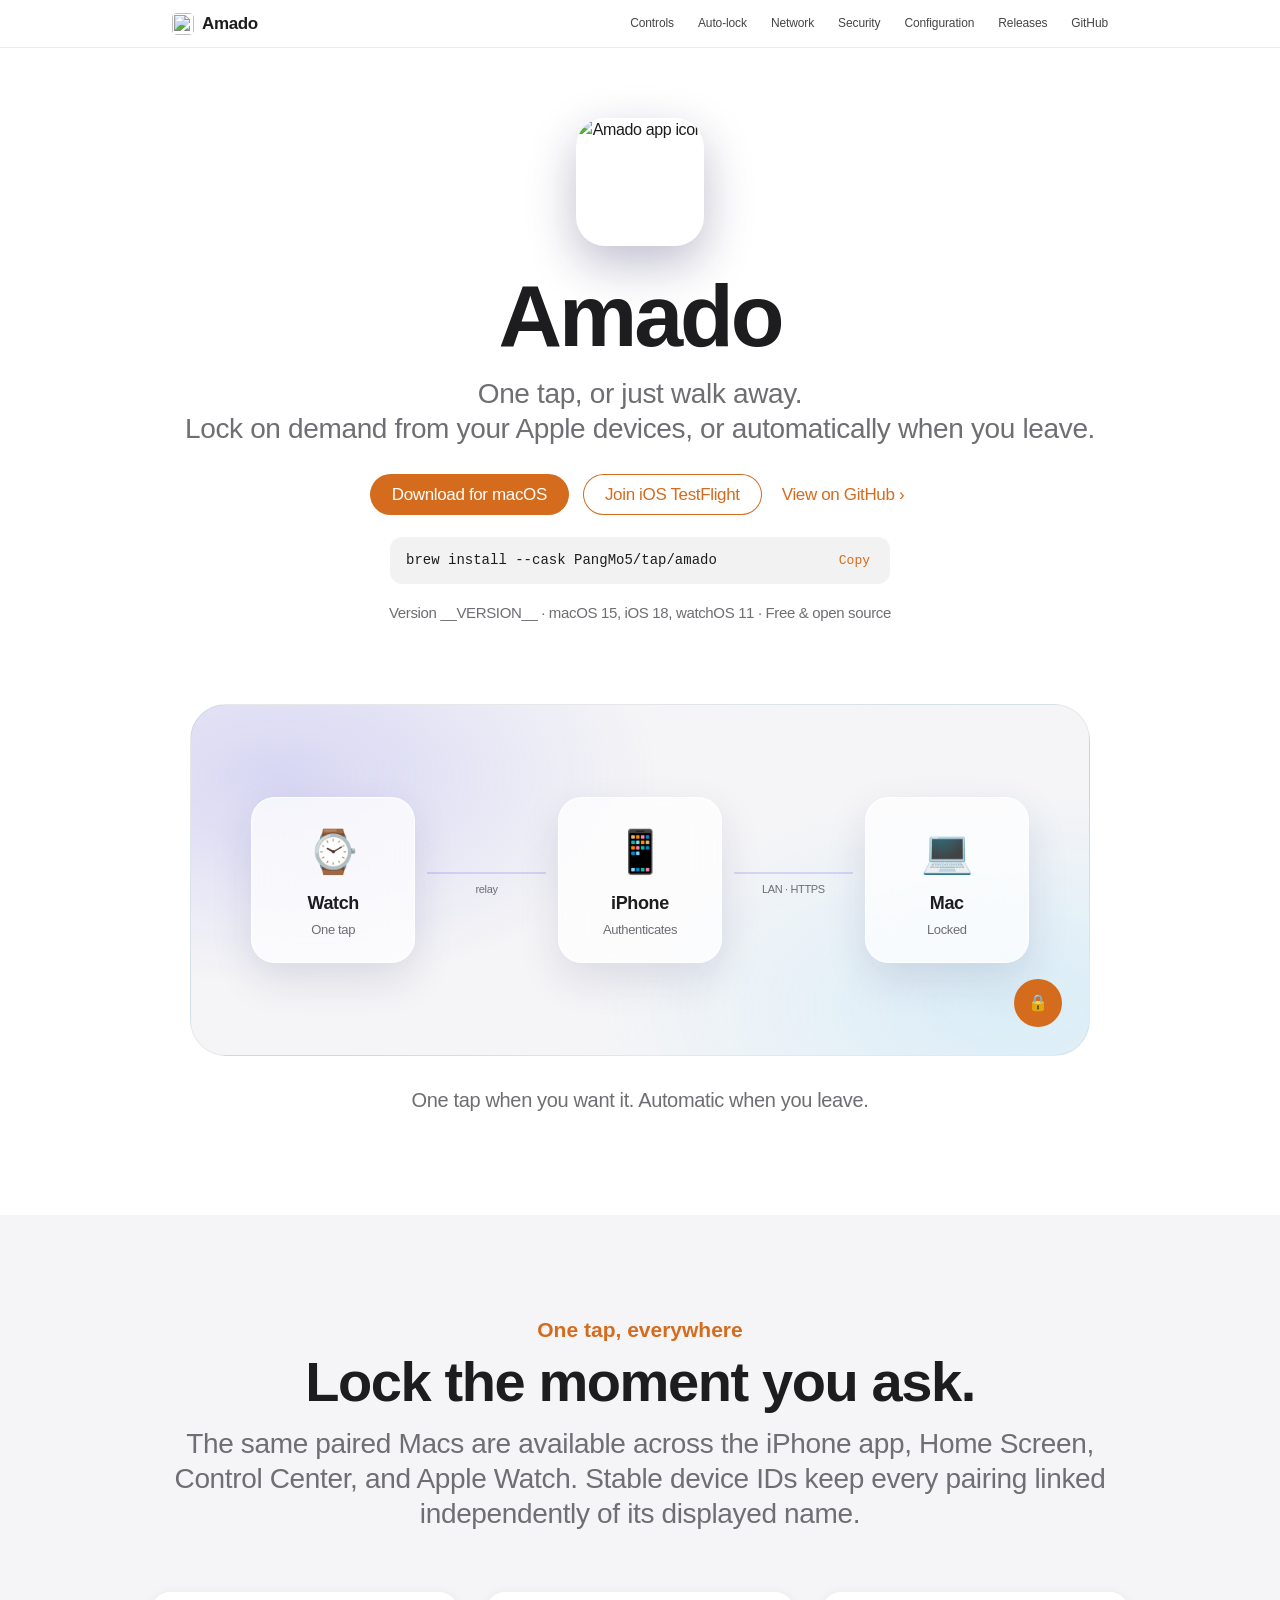
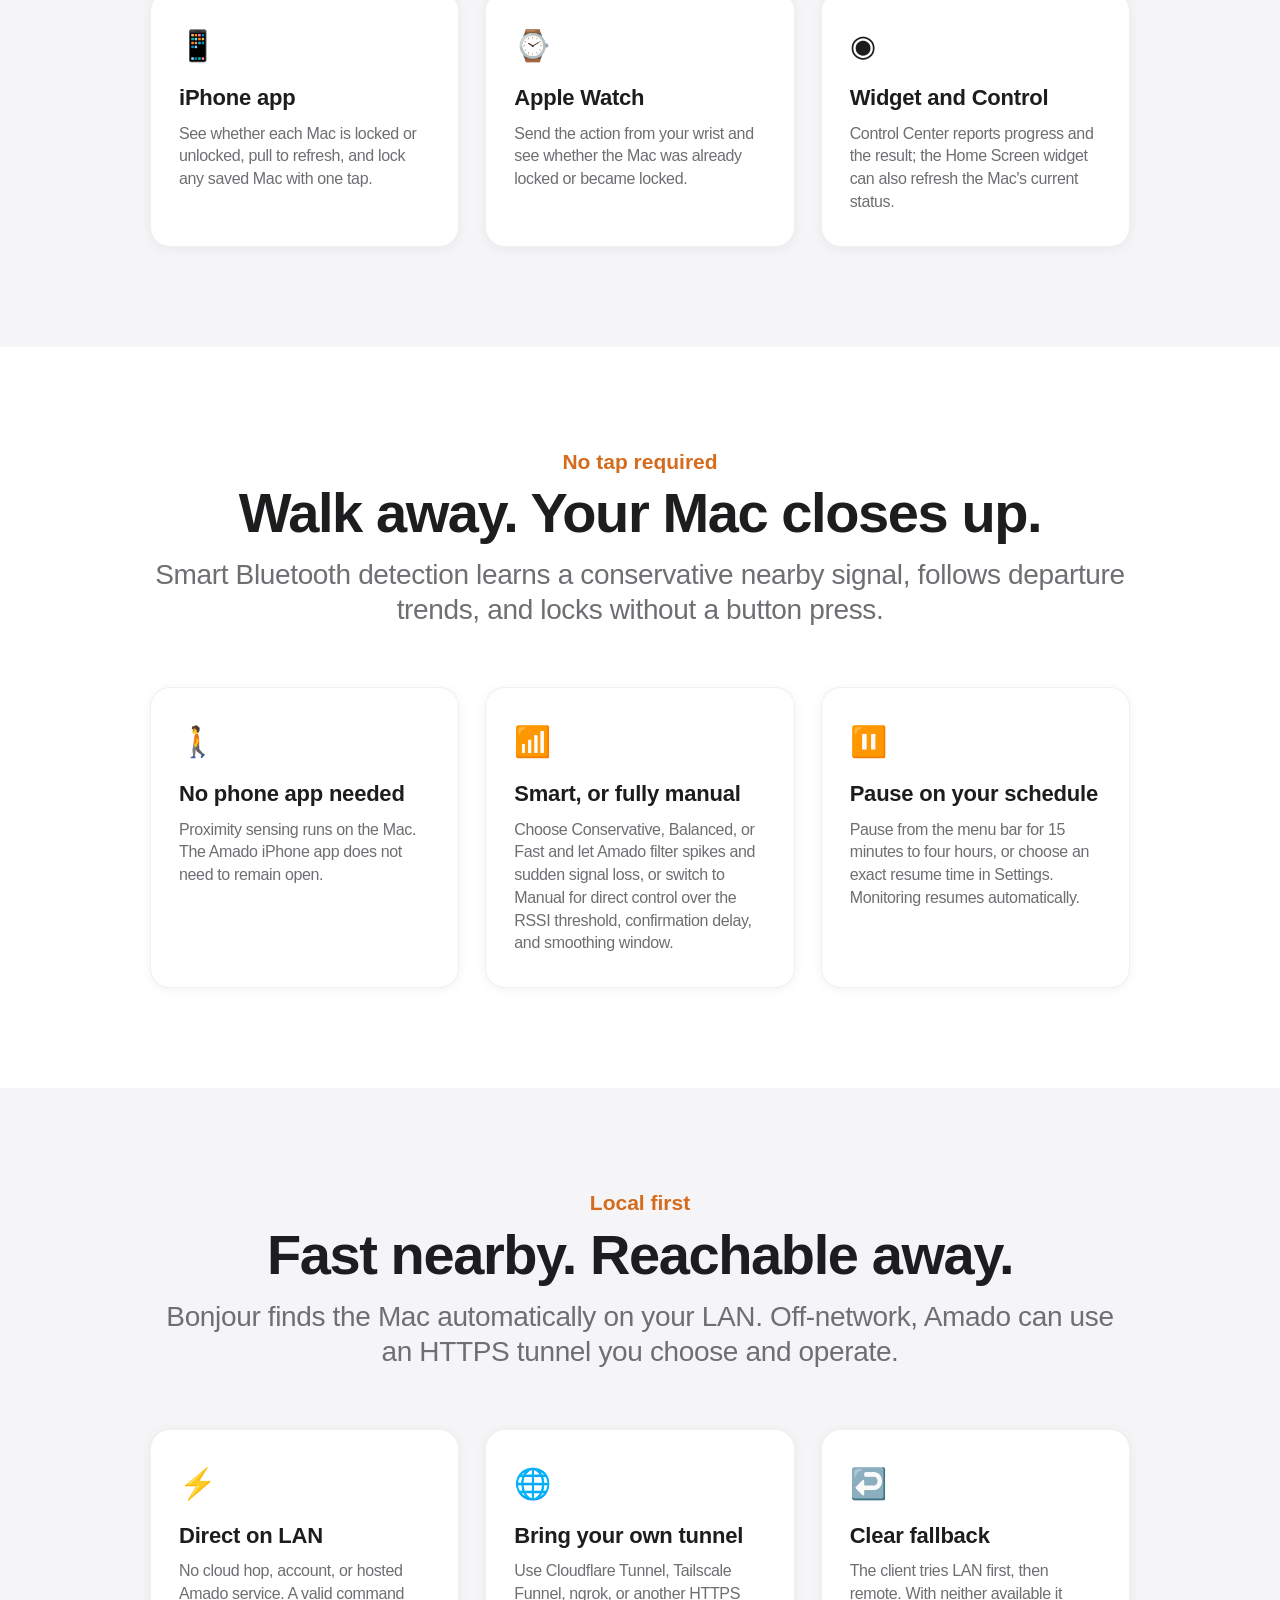
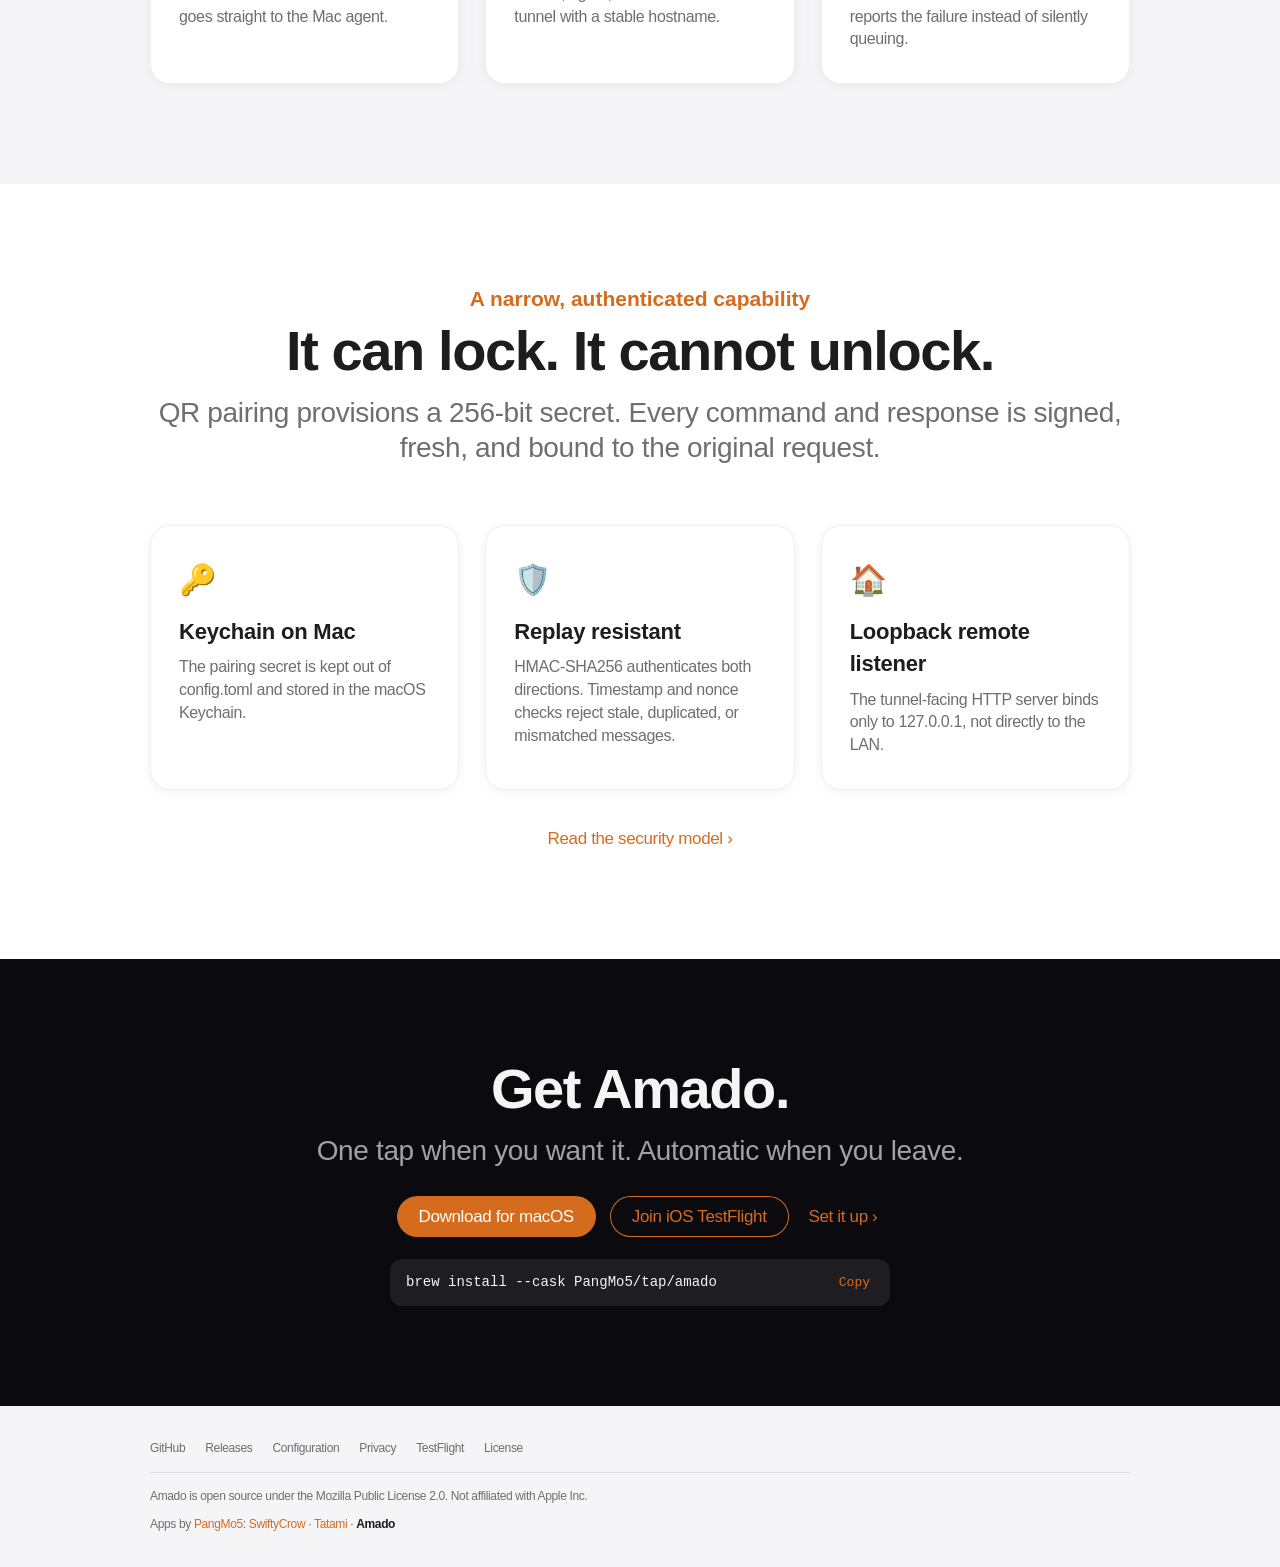
==== web/index.html @ 51a6ace3 "Even out the auto-lock feature grid - Merge the Smart and Manual cards so the proximity section has " ====
<!DOCTYPE html>
<html lang="en">
<head>
<meta charset="UTF-8" />
<meta name="viewport" content="width=device-width, initial-scale=1" />
<title>Amado: One tap, or just walk away</title>
<meta name="description" content="Lock your Mac with one tap from iPhone or Apple Watch, or automatically when you walk away." />
<meta name="theme-color" content="#0b0b0f" />
<link rel="icon" type="image/png" href="./icon.png" />
<link rel="stylesheet" href="./style.css" />
<meta property="og:title" content="Amado" />
<meta property="og:description" content="One tap, or just walk away." />
<meta property="og:image" content="./icon.png" />
<meta property="og:type" content="website" />
</head>
<body>

<nav class="nav">
  <div class="nav-inner">
    <a class="nav-brand" href="./"><img src="./icon.png" alt="" /> <span>Amado</span></a>
    <input type="checkbox" id="nav-toggle" class="nav-toggle" />
    <label for="nav-toggle" class="nav-burger" aria-label="Menu"><span></span></label>
    <div class="nav-links">
      <a href="#controls">Controls</a>
      <a href="#proximity">Auto-lock</a>
      <a href="#network">Network</a>
      <a href="#security">Security</a>
      <a href="./configuration.html">Configuration</a>
      <a href="./releases.html">Releases</a>
      <a href="https://github.com/PangMo5/Amado">GitHub</a>
    </div>
    <label for="nav-toggle" class="nav-scrim" aria-hidden="true"></label>
  </div>
</nav>

<section class="hero" id="top">
  <div class="wrap">
    <img class="hero-icon" src="./icon.png" alt="Amado app icon" />
    <h1>Amado</h1>
    <p class="sub">One tap, or just walk away.<br />Lock on demand from your Apple devices, or automatically when you leave.</p>
    <div class="cta">
      <a class="btn btn-primary download-link" href="https://github.com/PangMo5/Amado/releases">Download for macOS</a>
      <a class="btn btn-secondary" href="https://testflight.apple.com/join/UpZKr4JV">Join iOS TestFlight</a>
      <a class="btn btn-link" href="https://github.com/PangMo5/Amado">View on GitHub&nbsp;&rsaquo;</a>
    </div>
    <div class="brew">
      <code id="brew-cmd">brew install --cask PangMo5/tap/amado</code>
      <button onclick="navigator.clipboard.writeText(document.getElementById('brew-cmd').textContent)">Copy</button>
    </div>
    <p class="meta">Version <span id="version">__VERSION__</span> · macOS 15, iOS 18, watchOS 11 · Free &amp; open source</p>
  </div>
</section>

<section class="showcase" aria-label="A lock command traveling from Apple Watch through iPhone to Mac">
  <div class="relay">
    <div class="device watch-device"><span class="device-icon">⌚️</span><strong>Watch</strong><small>One tap</small></div>
    <div class="relay-line"><i></i><span>relay</span></div>
    <div class="device phone-device"><span class="device-icon">📱</span><strong>iPhone</strong><small>Authenticates</small></div>
    <div class="relay-line"><i></i><span>LAN · HTTPS</span></div>
    <div class="device mac-device"><span class="device-icon">💻</span><strong>Mac</strong><small>Locked</small></div>
    <div class="lock-pulse" aria-hidden="true">🔒</div>
  </div>
  <p class="scene-caption">One tap when you want it. Automatic when you leave.</p>
</section>

<section id="controls" class="section-gray">
  <div class="wrap">
    <p class="eyebrow">One tap, everywhere</p>
    <h2>Lock the moment you ask.</h2>
    <p class="sub">The same paired Macs are available across the iPhone app, Home Screen, Control Center, and Apple Watch. Stable device IDs keep every pairing linked independently of its displayed name.</p>
    <div class="features">
      <div class="feature"><div class="ico">📱</div><h3>iPhone app</h3><p>See whether each Mac is locked or unlocked, pull to refresh, and lock any saved Mac with one tap.</p></div>
      <div class="feature"><div class="ico">⌚️</div><h3>Apple Watch</h3><p>Send the action from your wrist and see whether the Mac was already locked or became locked.</p></div>
      <div class="feature"><div class="ico">◉</div><h3>Widget and Control</h3><p>Control Center reports progress and the result; the Home Screen widget can also refresh the Mac's current status.</p></div>
    </div>
  </div>
</section>

<section id="proximity">
  <div class="wrap">
    <p class="eyebrow">No tap required</p>
    <h2>Walk away. Your Mac closes up.</h2>
    <p class="sub">Smart Bluetooth detection learns a conservative nearby signal, follows departure trends, and locks without a button press.</p>
    <div class="features">
      <div class="feature"><div class="ico">🚶</div><h3>No phone app needed</h3><p>Proximity sensing runs on the Mac. The Amado iPhone app does not need to remain open.</p></div>
      <div class="feature"><div class="ico">📶</div><h3>Smart, or fully manual</h3><p>Choose Conservative, Balanced, or Fast and let Amado filter spikes and sudden signal loss, or switch to Manual for direct control over the RSSI threshold, confirmation delay, and smoothing window.</p></div>
      <div class="feature"><div class="ico">⏸️</div><h3>Pause on your schedule</h3><p>Pause from the menu bar for 15 minutes to four hours, or choose an exact resume time in Settings. Monitoring resumes automatically.</p></div>
    </div>
  </div>
</section>

<section id="network" class="section-gray">
  <div class="wrap">
    <p class="eyebrow">Local first</p>
    <h2>Fast nearby. Reachable away.</h2>
    <p class="sub">Bonjour finds the Mac automatically on your LAN. Off-network, Amado can use an HTTPS tunnel you choose and operate.</p>
    <div class="features">
      <div class="feature"><div class="ico">⚡️</div><h3>Direct on LAN</h3><p>No cloud hop, account, or hosted Amado service. A valid command goes straight to the Mac agent.</p></div>
      <div class="feature"><div class="ico">🌐</div><h3>Bring your own tunnel</h3><p>Use Cloudflare Tunnel, Tailscale Funnel, ngrok, or another HTTPS tunnel with a stable hostname.</p></div>
      <div class="feature"><div class="ico">↩️</div><h3>Clear fallback</h3><p>The client tries LAN first, then remote. With neither available it reports the failure instead of silently queuing.</p></div>
    </div>
  </div>
</section>

<section id="security">
  <div class="wrap">
    <p class="eyebrow">A narrow, authenticated capability</p>
    <h2>It can lock. It cannot unlock.</h2>
    <p class="sub">QR pairing provisions a 256-bit secret. Every command and response is signed, fresh, and bound to the original request.</p>
    <div class="features">
      <div class="feature"><div class="ico">🔑</div><h3>Keychain on Mac</h3><p>The pairing secret is kept out of config.toml and stored in the macOS Keychain.</p></div>
      <div class="feature"><div class="ico">🛡️</div><h3>Replay resistant</h3><p>HMAC-SHA256 authenticates both directions. Timestamp and nonce checks reject stale, duplicated, or mismatched messages.</p></div>
      <div class="feature"><div class="ico">🏠</div><h3>Loopback remote listener</h3><p>The tunnel-facing HTTP server binds only to 127.0.0.1, not directly to the LAN.</p></div>
    </div>
    <div class="cta"><a class="btn btn-link" href="https://github.com/PangMo5/Amado/blob/main/docs/SECURITY.md">Read the security model&nbsp;&rsaquo;</a></div>
  </div>
</section>

<section class="section-dark" id="download">
  <div class="wrap">
    <h2>Get Amado.</h2>
    <p class="sub">One tap when you want it. Automatic when you leave.</p>
    <div class="cta">
      <a class="btn btn-primary download-link" href="https://github.com/PangMo5/Amado/releases">Download for macOS</a>
      <a class="btn btn-secondary" href="https://testflight.apple.com/join/UpZKr4JV">Join iOS TestFlight</a>
      <a class="btn btn-link" href="./configuration.html">Set it up&nbsp;&rsaquo;</a>
    </div>
    <div class="brew">
      <code id="brew-cmd-2">brew install --cask PangMo5/tap/amado</code>
      <button onclick="navigator.clipboard.writeText(document.getElementById('brew-cmd-2').textContent)">Copy</button>
    </div>
  </div>
</section>

<footer>
  <div class="footer-inner">
    <div class="footer-links">
      <a href="https://github.com/PangMo5/Amado">GitHub</a>
      <a href="./releases.html">Releases</a>
      <a href="./configuration.html">Configuration</a>
      <a href="./privacy.html">Privacy</a>
      <a href="https://testflight.apple.com/join/UpZKr4JV">TestFlight</a>
      <a href="https://github.com/PangMo5/Amado/blob/main/LICENSE">License</a>
    </div>
    <p>Amado is open source under the Mozilla Public License 2.0. Not affiliated with Apple Inc.</p>
    <p class="footer-apps">Apps by <a href="https://pangmo5.dev/">PangMo5</a>: <a href="https://pangmo5.dev/SwiftyCrow/">SwiftyCrow</a> · <a href="https://pangmo5.dev/Tatami/">Tatami</a> · <span class="cur" aria-current="page">Amado</span></p>
  </div>
</footer>

<script>
  (async () => {
    try {
      const res = await fetch("https://api.github.com/repos/PangMo5/Amado/releases/latest", {
        headers: { Accept: "application/vnd.github+json" },
      });
      if (!res.ok) return;
      const rel = await res.json();
      const version = (rel.tag_name || "").replace(/^v/, "");
      const dmg = (rel.assets || []).find((asset) => /\.dmg$/i.test(asset.name));
      if (version) document.getElementById("version").textContent = version;
      if (dmg && /^https:\/\/github\.com\//.test(dmg.browser_download_url)) {
        document.querySelectorAll("a.download-link").forEach((link) => { link.href = dmg.browser_download_url; });
      }
    } catch (error) { /* keep build-time fallbacks */ }
  })();
</script>

</body>
</html>
---- web/style.css ----
:root {
  --text: #1d1d1f;
  --text-secondary: #6e6e73;
  --bg: #fff;
  --bg-gray: #f5f5f7;
  --dark: #0b0b0f;
  --card-bg: #fff;
  --card-border: rgba(0, 0, 0, 0.06);
  --card-shadow: 0 2px 12px rgba(0, 0, 0, 0.05);
  --accent: #d56b1d;
  --accent-hover: #a2521c;
  --nav-bg: rgba(255, 255, 255, 0.72);
  --nav-border: rgba(0, 0, 0, 0.08);
  --pill-bg: rgba(0, 0, 0, 0.05);
  --code-bg: #f5f5f7;
  --menu-bg: rgba(250, 250, 252, 0.96);
  --hairline: rgba(0, 0, 0, 0.1);
  --radius: 20px;
  --content: 980px;
}

@media (prefers-color-scheme: dark) {
  :root {
    --text: #f5f5f7;
    --text-secondary: #98989d;
    --bg: #000;
    --bg-gray: #1c1c1e;
    --dark: #111114;
    --card-bg: #1c1c1e;
    --card-border: rgba(255, 255, 255, 0.08);
    --card-shadow: none;
    --accent: #ee8e2d;
    --accent-hover: #f3a84b;
    --nav-bg: rgba(0, 0, 0, 0.7);
    --nav-border: rgba(255, 255, 255, 0.12);
    --pill-bg: rgba(255, 255, 255, 0.08);
    --code-bg: #1c1c1e;
    --menu-bg: rgba(22, 22, 24, 0.96);
    --hairline: rgba(255, 255, 255, 0.16);
  }
}

* { margin: 0; padding: 0; box-sizing: border-box; }
html { -webkit-font-smoothing: antialiased; scroll-behavior: smooth; }
body {
  color: var(--text);
  background: var(--bg);
  font-family: -apple-system, BlinkMacSystemFont, "SF Pro Display", "SF Pro Text", "Helvetica Neue", Arial, sans-serif;
  line-height: 1.47059;
  letter-spacing: -0.022em;
}
a { color: var(--accent); text-decoration: none; }
a:hover { text-decoration: underline; }
img { display: block; max-width: 100%; }

.nav {
  position: sticky;
  top: 0;
  z-index: 100;
  height: 48px;
  background: var(--nav-bg);
  border-bottom: 1px solid var(--nav-border);
  backdrop-filter: saturate(180%) blur(20px);
  -webkit-backdrop-filter: saturate(180%) blur(20px);
}
.nav-inner {
  max-width: var(--content);
  height: 100%;
  margin: 0 auto;
  padding: 0 22px;
  display: flex;
  align-items: center;
  gap: 18px;
}
.nav-brand { display: flex; align-items: center; gap: 8px; color: var(--text); font-size: 17px; font-weight: 600; }
.nav-brand:hover { text-decoration: none; }
.nav-brand img { width: 22px; height: 22px; border-radius: 5px; }
.nav-links { margin-left: auto; display: flex; gap: 24px; }
.nav-links a { color: var(--text); font-size: 12px; opacity: 0.82; letter-spacing: -0.01em; }
.nav-links a:hover { opacity: 1; text-decoration: none; }
.nav-links a.active { color: var(--accent); opacity: 1; }
.nav-toggle, .nav-burger, .nav-scrim { display: none; }

section { padding: 100px 22px; text-align: center; }
.section-gray { background: var(--bg-gray); }
.section-dark { color: #f5f5f7; background: var(--dark); }
.wrap { max-width: var(--content); margin: 0 auto; }
.eyebrow { margin-bottom: 6px; color: var(--accent); font-size: 21px; font-weight: 600; letter-spacing: 0; }
h1 { margin: 0; font-size: clamp(48px, 8vw, 88px); font-weight: 650; line-height: 1.04; letter-spacing: -0.035em; }
h2 { font-size: clamp(34px, 5vw, 56px); font-weight: 620; line-height: 1.07; letter-spacing: -0.025em; }
.sub { margin-top: 14px; color: var(--text-secondary); font-size: clamp(19px, 2.6vw, 28px); line-height: 1.25; }
.section-dark .sub { color: #a1a1a6; }
.cta { margin-top: 28px; display: flex; justify-content: center; align-items: center; gap: 14px; flex-wrap: wrap; }
.btn { display: inline-block; padding: 12px 22px; border-radius: 980px; font-size: 17px; line-height: 1; transition: background .2s; }
.btn:hover { text-decoration: none; }
.btn-primary { color: #fff; background: var(--accent); }
.btn-primary:hover { background: var(--accent-hover); }
.btn-secondary { color: var(--accent); box-shadow: inset 0 0 0 1px var(--accent); }
.btn-secondary:hover { color: #fff; background: var(--accent); }
.btn-link { padding: 12px 6px; color: var(--accent); }
.brew { max-width: 500px; margin: 22px auto 0; padding: 12px 16px; display: flex; align-items: center; gap: 12px; color: var(--text); background: var(--pill-bg); border-radius: 12px; font-family: ui-monospace, "SF Mono", Menlo, monospace; font-size: 14px; letter-spacing: 0; }
.brew code { flex: 1; overflow-x: auto; text-align: left; white-space: nowrap; }
.brew button { padding: 2px 4px; color: var(--accent); background: transparent; border: 0; cursor: pointer; font: inherit; font-size: 13px; }
.section-dark .brew { color: #f5f5f7; background: rgba(255, 255, 255, .08); }

.hero { padding-top: 70px; padding-bottom: 52px; }
.hero-icon { width: 128px; height: 128px; margin: 0 auto 24px; border-radius: 29px; box-shadow: 0 18px 48px rgba(27, 25, 82, 0.28); }
.hero .meta { margin-top: 18px; color: var(--text-secondary); font-size: 15px; }
.features { margin-top: 60px; display: grid; grid-template-columns: repeat(3, 1fr); gap: 26px; text-align: left; }
.feature { padding: 32px 28px; background: var(--card-bg); border: 1px solid var(--card-border); border-radius: var(--radius); box-shadow: var(--card-shadow); }
.feature .ico { margin-bottom: 14px; font-size: 30px; }
.feature h3 { font-size: 22px; font-weight: 600; letter-spacing: -0.01em; }
.feature p { margin-top: 8px; color: var(--text-secondary); font-size: 16px; line-height: 1.42; }

.showcase { padding: 28px 22px 100px; }
.relay {
  position: relative;
  max-width: 900px;
  min-height: 330px;
  margin: 0 auto;
  padding: 92px 60px;
  display: grid;
  grid-template-columns: 1fr .72fr 1fr .72fr 1fr;
  align-items: center;
  gap: 12px;
  overflow: hidden;
  border: 1px solid var(--card-border);
  border-radius: 36px;
  background:
    radial-gradient(70% 100% at 10% 20%, rgba(94, 92, 230, .20), transparent 60%),
    radial-gradient(75% 100% at 92% 86%, rgba(90, 200, 250, .18), transparent 62%),
    var(--bg-gray);
}
.device { position: relative; z-index: 2; min-width: 0; padding: 23px 12px; display: flex; flex-direction: column; align-items: center; background: rgba(255, 255, 255, .72); border: 1px solid rgba(255, 255, 255, .8); border-radius: 24px; box-shadow: 0 16px 42px rgba(32, 30, 88, .12); backdrop-filter: blur(18px); -webkit-backdrop-filter: blur(18px); }
@media (prefers-color-scheme: dark) { .device { background: rgba(36, 36, 40, .72); border-color: rgba(255, 255, 255, .12); } }
.device-icon { font-size: 42px; }
.device strong { margin-top: 8px; font-size: 18px; }
.device small { margin-top: 3px; color: var(--text-secondary); font-size: 13px; }
.relay-line { position: relative; height: 42px; color: var(--text-secondary); font-size: 11px; text-align: center; }
.relay-line i { position: absolute; top: 13px; left: 0; right: 0; height: 2px; overflow: hidden; background: rgba(94, 92, 230, .2); }
.relay-line i::after { content: ""; position: absolute; inset: 0; background: linear-gradient(90deg, transparent, var(--accent), transparent); transform: translateX(-100%); animation: signal 2.2s ease-in-out infinite; }
.relay-line:nth-of-type(4) i::after { animation-delay: 1.1s; }
.relay-line span { position: relative; top: 22px; white-space: nowrap; }
.lock-pulse { position: absolute; right: 3%; bottom: 8%; z-index: 3; width: 48px; height: 48px; display: grid; place-items: center; background: var(--accent); border-radius: 50%; box-shadow: 0 0 0 0 rgba(94, 92, 230, .4); animation: lock-pulse 2.2s ease-out infinite; }
.scene-caption { margin-top: 30px; color: var(--text-secondary); font-size: 20px; }
@keyframes signal { 45%, 100% { transform: translateX(100%); } }
@keyframes lock-pulse { 70% { box-shadow: 0 0 0 22px rgba(94, 92, 230, 0); } 100% { box-shadow: 0 0 0 0 rgba(94, 92, 230, 0); } }
@media (prefers-reduced-motion: reduce) { .relay-line i::after, .lock-pulse { animation: none; } }

footer { padding: 34px 22px; color: var(--text-secondary); background: var(--bg-gray); font-size: 12px; }
.footer-inner { max-width: var(--content); margin: 0 auto; }
.footer-links { margin-bottom: 14px; padding-bottom: 14px; display: flex; gap: 20px; flex-wrap: wrap; border-bottom: 1px solid var(--hairline); }
.footer-links a { color: var(--text-secondary); }
footer p { line-height: 1.5; }
.footer-apps { margin-top: 10px; }
.footer-apps .cur { color: var(--text); font-weight: 600; }

.doc { max-width: 1100px; margin: 0 auto; display: flex; align-items: flex-start; }
.doc-side { position: sticky; top: 48px; flex: 0 0 260px; max-height: calc(100vh - 48px); padding: 32px 16px 32px 22px; overflow-y: auto; border-right: 1px solid var(--hairline); }
.doc-side .side-title { margin-bottom: 12px; color: var(--text-secondary); font-size: 12px; font-weight: 600; text-transform: uppercase; letter-spacing: .04em; }
.doc-side a { display: block; padding: 5px 10px; color: var(--text-secondary); border-radius: 7px; font-size: 14px; letter-spacing: -.01em; }
.doc-side a:hover { color: var(--text); background: var(--pill-bg); text-decoration: none; }
.doc-side a.active { color: var(--accent); background: var(--pill-bg); font-weight: 500; }
.doc-side a.lvl-3 { padding-left: 22px; font-size: 13px; }
.doc-main { flex: 1; min-width: 0; padding: 40px 40px 120px; }
.doc-eyebrow { color: var(--accent); font-size: 15px; font-weight: 600; letter-spacing: 0; }
.md { max-width: 720px; }
.md h1 { margin: 6px 0 24px; font-size: 40px; font-weight: 700; line-height: 1.1; letter-spacing: -.02em; }
.md h2 { margin: 48px 0 14px; padding-top: 8px; scroll-margin-top: 64px; font-size: 28px; font-weight: 600; letter-spacing: -.015em; }
.md h3 { margin: 30px 0 10px; scroll-margin-top: 64px; font-size: 20px; font-weight: 600; }
.md p { margin: 14px 0; color: var(--text); font-size: 17px; line-height: 1.6; }
.md ul, .md ol { margin: 14px 0 14px 22px; }
.md li { margin: 6px 0; font-size: 17px; line-height: 1.6; }
.md strong { font-weight: 600; }
.md code { padding: .15em .4em; background: var(--pill-bg); border-radius: 5px; font-family: ui-monospace, "SF Mono", Menlo, monospace; font-size: .88em; letter-spacing: 0; }
.md pre { margin: 18px 0; padding: 16px 18px; overflow-x: auto; background: var(--code-bg); border: 1px solid var(--card-border); border-radius: 12px; }
.md pre code { padding: 0; background: none; font-size: 13.5px; line-height: 1.5; }
.md table { width: 100%; margin: 18px 0; border-collapse: collapse; font-size: 15px; }
.md th, .md td { padding: 10px 14px; text-align: left; vertical-align: top; border-bottom: 1px solid var(--hairline); }
.md th { border-bottom-width: 2px; font-weight: 600; }
.md blockquote { margin: 18px 0; padding: 12px 18px; color: var(--text-secondary); background: var(--pill-bg); border-left: 3px solid var(--accent); border-radius: 0 10px 10px 0; }

.releases-head { max-width: 760px; margin: 0 auto; padding: 56px 22px 8px; text-align: center; }
.releases-head h1 { font-size: clamp(40px, 6vw, 64px); }
.release-platforms { width: fit-content; margin: 24px auto 0; padding: 4px; display: flex; gap: 4px; background: var(--pill-bg); border-radius: 980px; }
.release-platform { padding: 9px 16px; color: var(--text-secondary); background: transparent; border: 0; border-radius: 980px; cursor: pointer; font: inherit; font-size: 14px; font-weight: 600; letter-spacing: -.01em; }
.release-platform:hover { color: var(--text); }
.release-platform.active { color: #fff; background: var(--accent); }
.release-platform:focus-visible { outline: 3px solid color-mix(in srgb, var(--accent) 45%, transparent); outline-offset: 2px; }
.release-list { max-width: 760px; margin: 0 auto; padding: 24px 22px 120px; }
.release { margin: 22px 0; padding: 28px 30px; background: var(--card-bg); border: 1px solid var(--card-border); border-radius: var(--radius); box-shadow: var(--card-shadow); }
.release-top { margin-bottom: 4px; display: flex; align-items: baseline; gap: 12px; flex-wrap: wrap; }
.release-top h2 { font-size: 26px; font-weight: 600; letter-spacing: -.01em; }
.release-tag { padding: 3px 9px; color: var(--accent); background: var(--pill-bg); border-radius: 980px; font-family: ui-monospace, "SF Mono", Menlo, monospace; font-size: 12px; }
.release-date { margin-left: auto; color: var(--text-secondary); font-size: 13px; }
.release .md { max-width: none; }
.release .md p, .release .md li { font-size: 15.5px; }
.state { max-width: 760px; margin: 0 auto; padding: 40px 22px; color: var(--text-secondary); font-size: 16px; text-align: center; }

@media (max-width: 820px) {
  .doc { display: block; }
  .doc-side { display: none; }
  .doc-main { padding: 28px 22px 80px; }
  .features { grid-template-columns: 1fr; }
  .relay { min-height: 0; padding: 48px 26px; grid-template-columns: 1fr; gap: 10px; }
  .relay-line { width: 60px; height: 50px; margin: 0 auto; transform: rotate(90deg); }
  .relay-line span { display: none; }
  .device { width: 180px; margin: 0 auto; }
  .lock-pulse { right: calc(50% - 112px); bottom: 5%; }
}

@media (max-width: 640px) {
  .nav-inner { gap: 12px; padding: 0 16px; }
  .nav-burger { width: 34px; height: 34px; margin-left: auto; margin-right: -8px; display: flex; align-items: center; justify-content: center; cursor: pointer; }
  .nav-burger span, .nav-burger span::before, .nav-burger span::after { width: 18px; height: 2px; display: block; background: var(--text); border-radius: 2px; transition: transform .2s, top .2s, background .2s; }
  .nav-burger span { position: relative; }
  .nav-burger span::before, .nav-burger span::after { content: ""; position: absolute; left: 0; }
  .nav-burger span::before { top: -6px; }
  .nav-burger span::after { top: 6px; }
  .nav-toggle:checked ~ .nav-burger span { background: transparent; }
  .nav-toggle:checked ~ .nav-burger span::before { top: 0; transform: rotate(45deg); }
  .nav-toggle:checked ~ .nav-burger span::after { top: 0; transform: rotate(-45deg); }
  .nav-links { position: absolute; top: 48px; left: 0; right: 0; z-index: 2; margin: 0; padding: 6px 16px 12px; display: none; flex-direction: column; gap: 0; background: var(--menu-bg); border-bottom: 1px solid var(--nav-border); box-shadow: 0 12px 30px rgba(0, 0, 0, .18); backdrop-filter: blur(24px); -webkit-backdrop-filter: blur(24px); }
  .nav-toggle:checked ~ .nav-links { display: flex; }
  .nav-links a { padding: 12px 4px; color: var(--text); border-top: 1px solid var(--hairline); font-size: 16px; opacity: 1; }
  .nav-links a:first-child { border-top: 0; }
  .nav-toggle:checked ~ .nav-scrim { position: fixed; inset: 48px 0 0; z-index: 1; display: block; }
  section { padding: 76px 20px; }
  .hero { padding-top: 54px; }
  .showcase { padding: 18px 18px 76px; }
  .md table { display: block; overflow-x: auto; }
  .release-platform { padding: 9px 13px; font-size: 13px; }
}
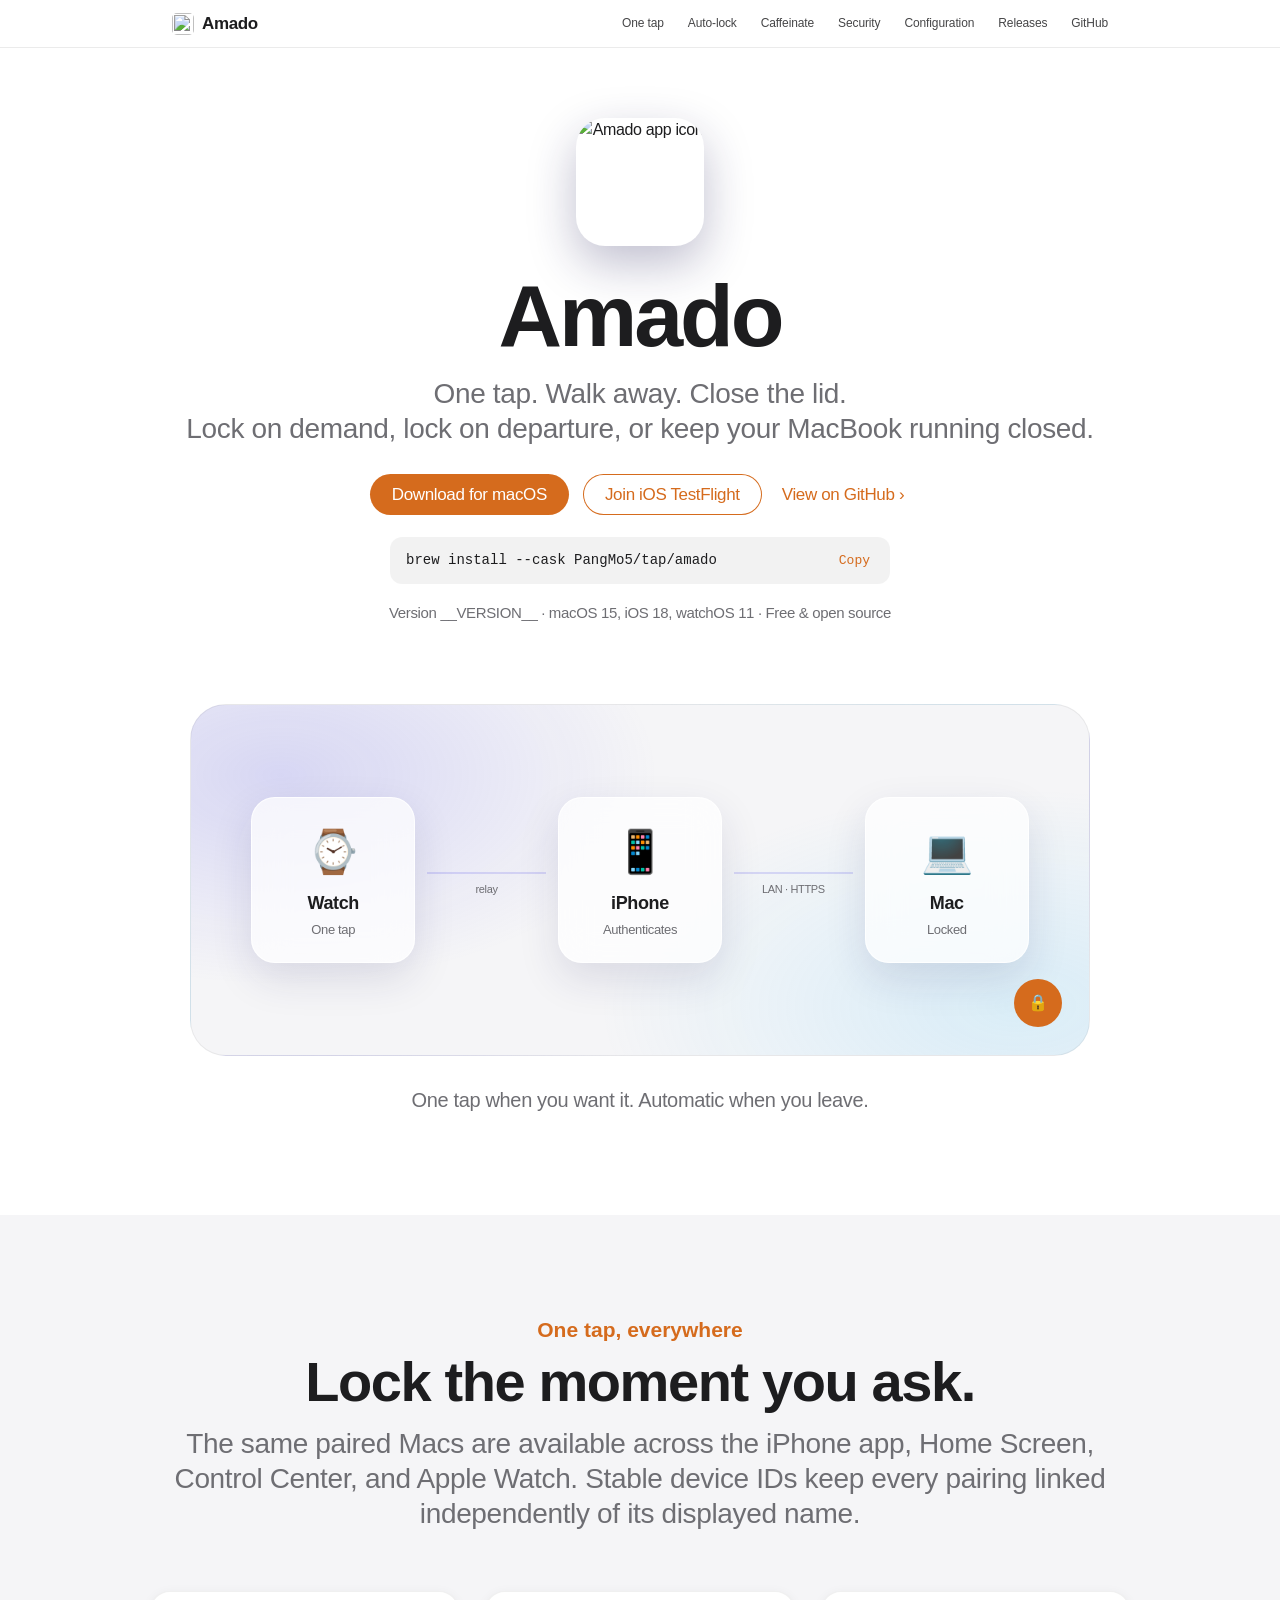
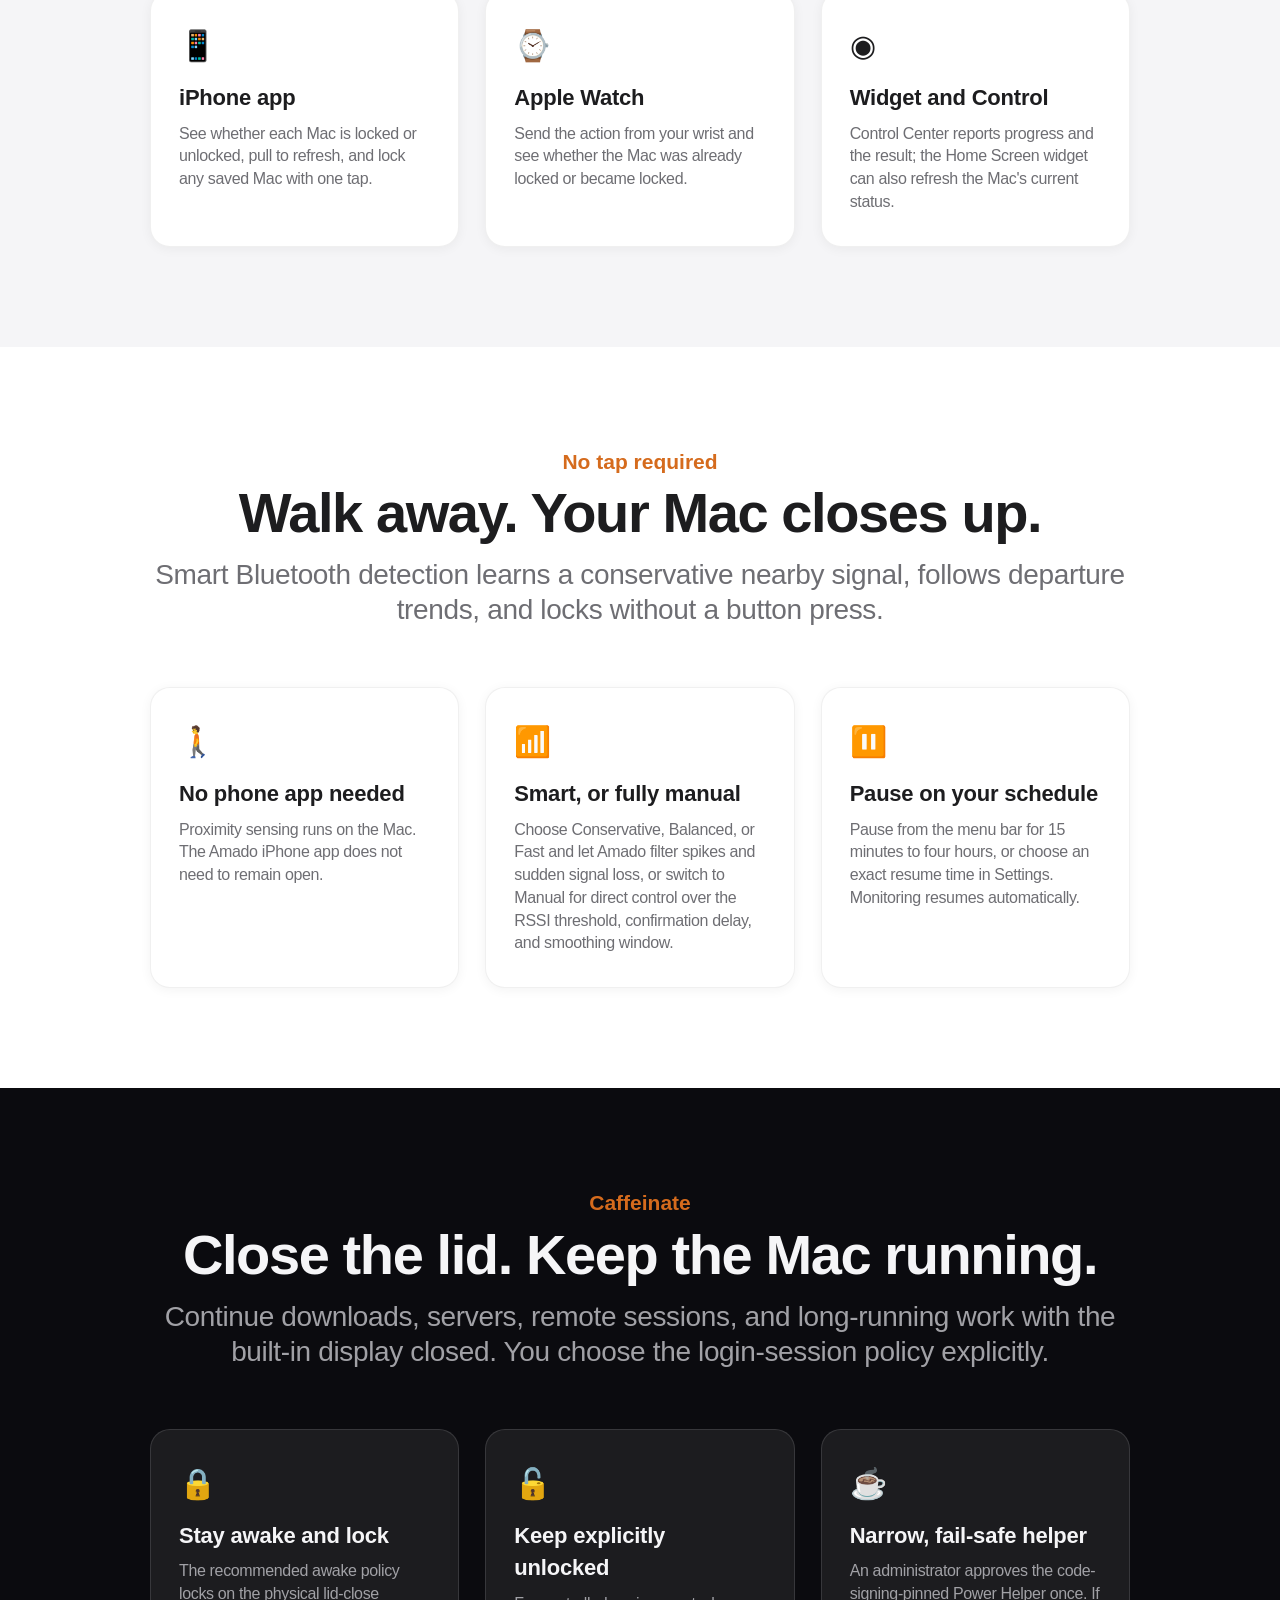
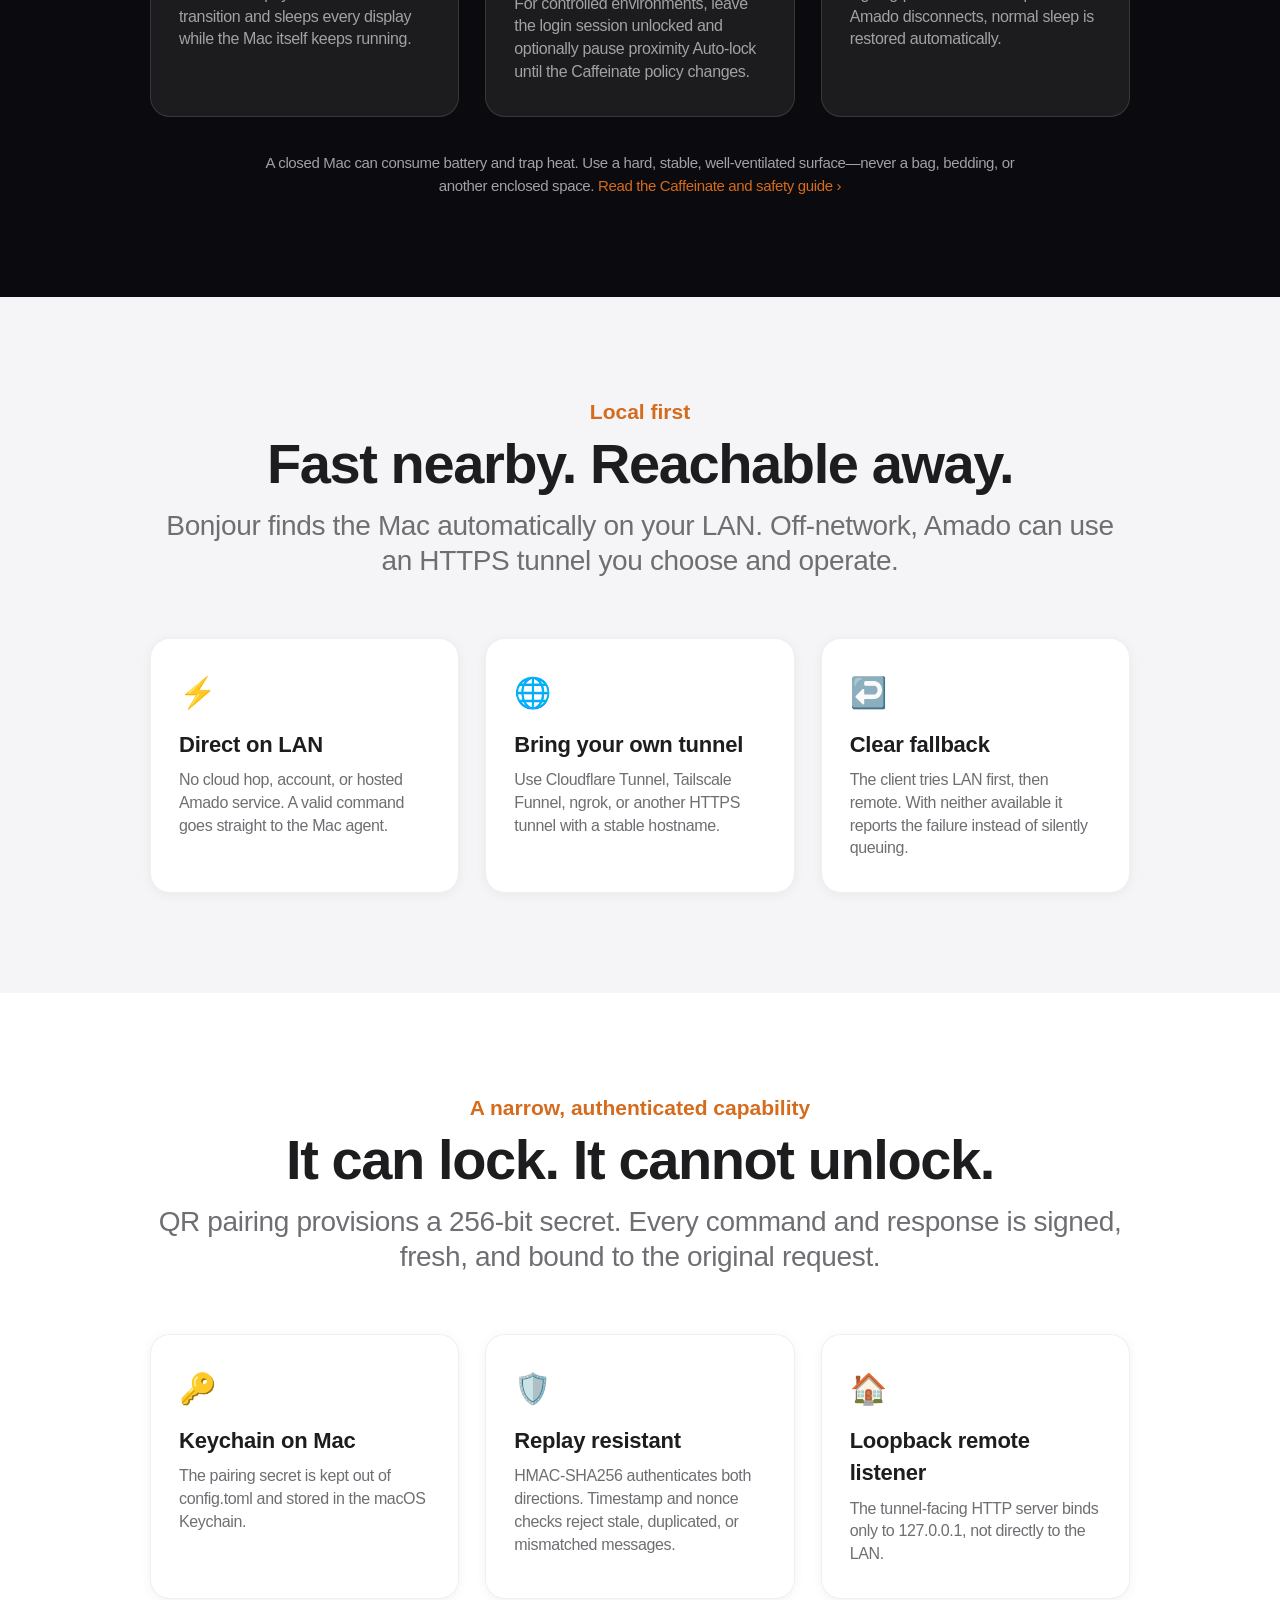
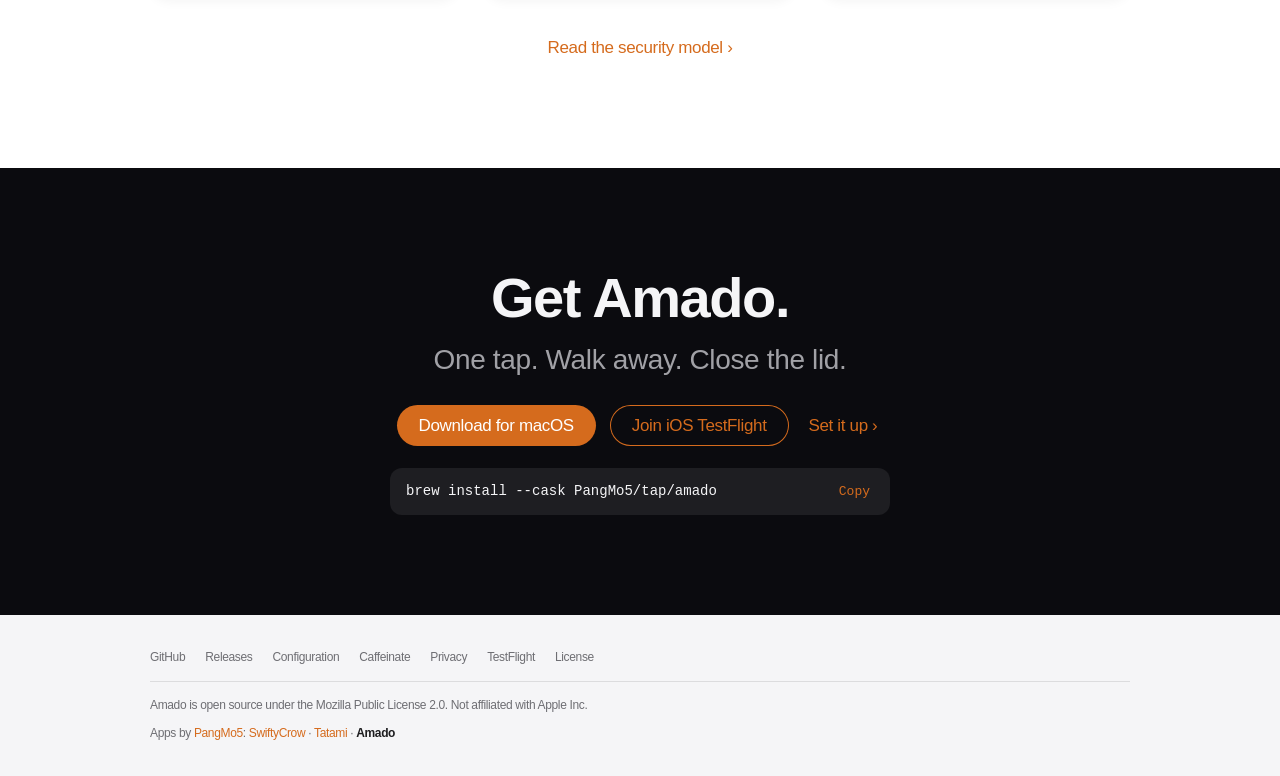
==== commit 8916f221: "Release Amado 2.0.0 with Caffeinate" ====
--- a/web/index.html
+++ b/web/index.html
@@ -3,13 +3,13 @@
 <head>
 <meta charset="UTF-8" />
 <meta name="viewport" content="width=device-width, initial-scale=1" />
-<title>Amado: One tap, or just walk away</title>
-<meta name="description" content="Lock your Mac with one tap from iPhone or Apple Watch, or automatically when you walk away." />
+<title>Amado: One tap. Walk away. Close the lid.</title>
+<meta name="description" content="Lock your Mac from any Apple device, automatically when you walk away, or keep it awake with the lid closed." />
 <meta name="theme-color" content="#0b0b0f" />
 <link rel="icon" type="image/png" href="./icon.png" />
 <link rel="stylesheet" href="./style.css" />
 <meta property="og:title" content="Amado" />
-<meta property="og:description" content="One tap, or just walk away." />
+<meta property="og:description" content="One tap. Walk away. Close the lid." />
 <meta property="og:image" content="./icon.png" />
 <meta property="og:type" content="website" />
 </head>
@@ -21,9 +21,9 @@
     <input type="checkbox" id="nav-toggle" class="nav-toggle" />
     <label for="nav-toggle" class="nav-burger" aria-label="Menu"><span></span></label>
     <div class="nav-links">
-      <a href="#controls">Controls</a>
+      <a href="#controls">One tap</a>
       <a href="#proximity">Auto-lock</a>
-      <a href="#network">Network</a>
+      <a href="#caffeinate">Caffeinate</a>
       <a href="#security">Security</a>
       <a href="./configuration.html">Configuration</a>
       <a href="./releases.html">Releases</a>
@@ -37,7 +37,7 @@
   <div class="wrap">
     <img class="hero-icon" src="./icon.png" alt="Amado app icon" />
     <h1>Amado</h1>
-    <p class="sub">One tap, or just walk away.<br />Lock on demand from your Apple devices, or automatically when you leave.</p>
+    <p class="sub">One tap. Walk away. Close the lid.<br />Lock on demand, lock on departure, or keep your MacBook running closed.</p>
     <div class="cta">
       <a class="btn btn-primary download-link" href="https://github.com/PangMo5/Amado/releases">Download for macOS</a>
       <a class="btn btn-secondary" href="https://testflight.apple.com/join/UpZKr4JV">Join iOS TestFlight</a>
@@ -89,6 +89,20 @@
   </div>
 </section>
 
+<section id="caffeinate" class="section-dark">
+  <div class="wrap">
+    <p class="eyebrow">Caffeinate</p>
+    <h2>Close the lid. Keep the Mac running.</h2>
+    <p class="sub">Continue downloads, servers, remote sessions, and long-running work with the built-in display closed. You choose the login-session policy explicitly.</p>
+    <div class="features">
+      <div class="feature"><div class="ico">🔒</div><h3>Stay awake and lock</h3><p>The recommended awake policy locks on the physical lid-close transition and sleeps every display while the Mac itself keeps running.</p></div>
+      <div class="feature"><div class="ico">🔓</div><h3>Keep explicitly unlocked</h3><p>For controlled environments, leave the login session unlocked and optionally pause proximity Auto-lock until the Caffeinate policy changes.</p></div>
+      <div class="feature"><div class="ico">☕️</div><h3>Narrow, fail-safe helper</h3><p>An administrator approves the code-signing-pinned Power Helper once. If Amado disconnects, normal sleep is restored automatically.</p></div>
+    </div>
+    <p class="safety-note">A closed Mac can consume battery and trap heat. Use a hard, stable, well-ventilated surface—never a bag, bedding, or another enclosed space. <a href="./caffeinate.html">Read the Caffeinate and safety guide&nbsp;&rsaquo;</a></p>
+  </div>
+</section>
+
 <section id="network" class="section-gray">
   <div class="wrap">
     <p class="eyebrow">Local first</p>
@@ -119,7 +133,7 @@
 <section class="section-dark" id="download">
   <div class="wrap">
     <h2>Get Amado.</h2>
-    <p class="sub">One tap when you want it. Automatic when you leave.</p>
+    <p class="sub">One tap. Walk away. Close the lid.</p>
     <div class="cta">
       <a class="btn btn-primary download-link" href="https://github.com/PangMo5/Amado/releases">Download for macOS</a>
       <a class="btn btn-secondary" href="https://testflight.apple.com/join/UpZKr4JV">Join iOS TestFlight</a>
@@ -138,6 +152,7 @@
       <a href="https://github.com/PangMo5/Amado">GitHub</a>
       <a href="./releases.html">Releases</a>
       <a href="./configuration.html">Configuration</a>
+      <a href="./caffeinate.html">Caffeinate</a>
       <a href="./privacy.html">Privacy</a>
       <a href="https://testflight.apple.com/join/UpZKr4JV">TestFlight</a>
       <a href="https://github.com/PangMo5/Amado/blob/main/LICENSE">License</a>
--- a/web/style.css
+++ b/web/style.css
@@ -111,6 +111,9 @@
 .feature .ico { margin-bottom: 14px; font-size: 30px; }
 .feature h3 { font-size: 22px; font-weight: 600; letter-spacing: -0.01em; }
 .feature p { margin-top: 8px; color: var(--text-secondary); font-size: 16px; line-height: 1.42; }
+.section-dark .feature { color: #f5f5f7; background: rgba(255, 255, 255, .07); border-color: rgba(255, 255, 255, .12); box-shadow: none; }
+.section-dark .feature p { color: #a1a1a6; }
+.safety-note { max-width: 780px; margin: 34px auto 0; color: #a1a1a6; font-size: 15px; line-height: 1.55; }
 
 .showcase { padding: 28px 22px 100px; }
 .relay {
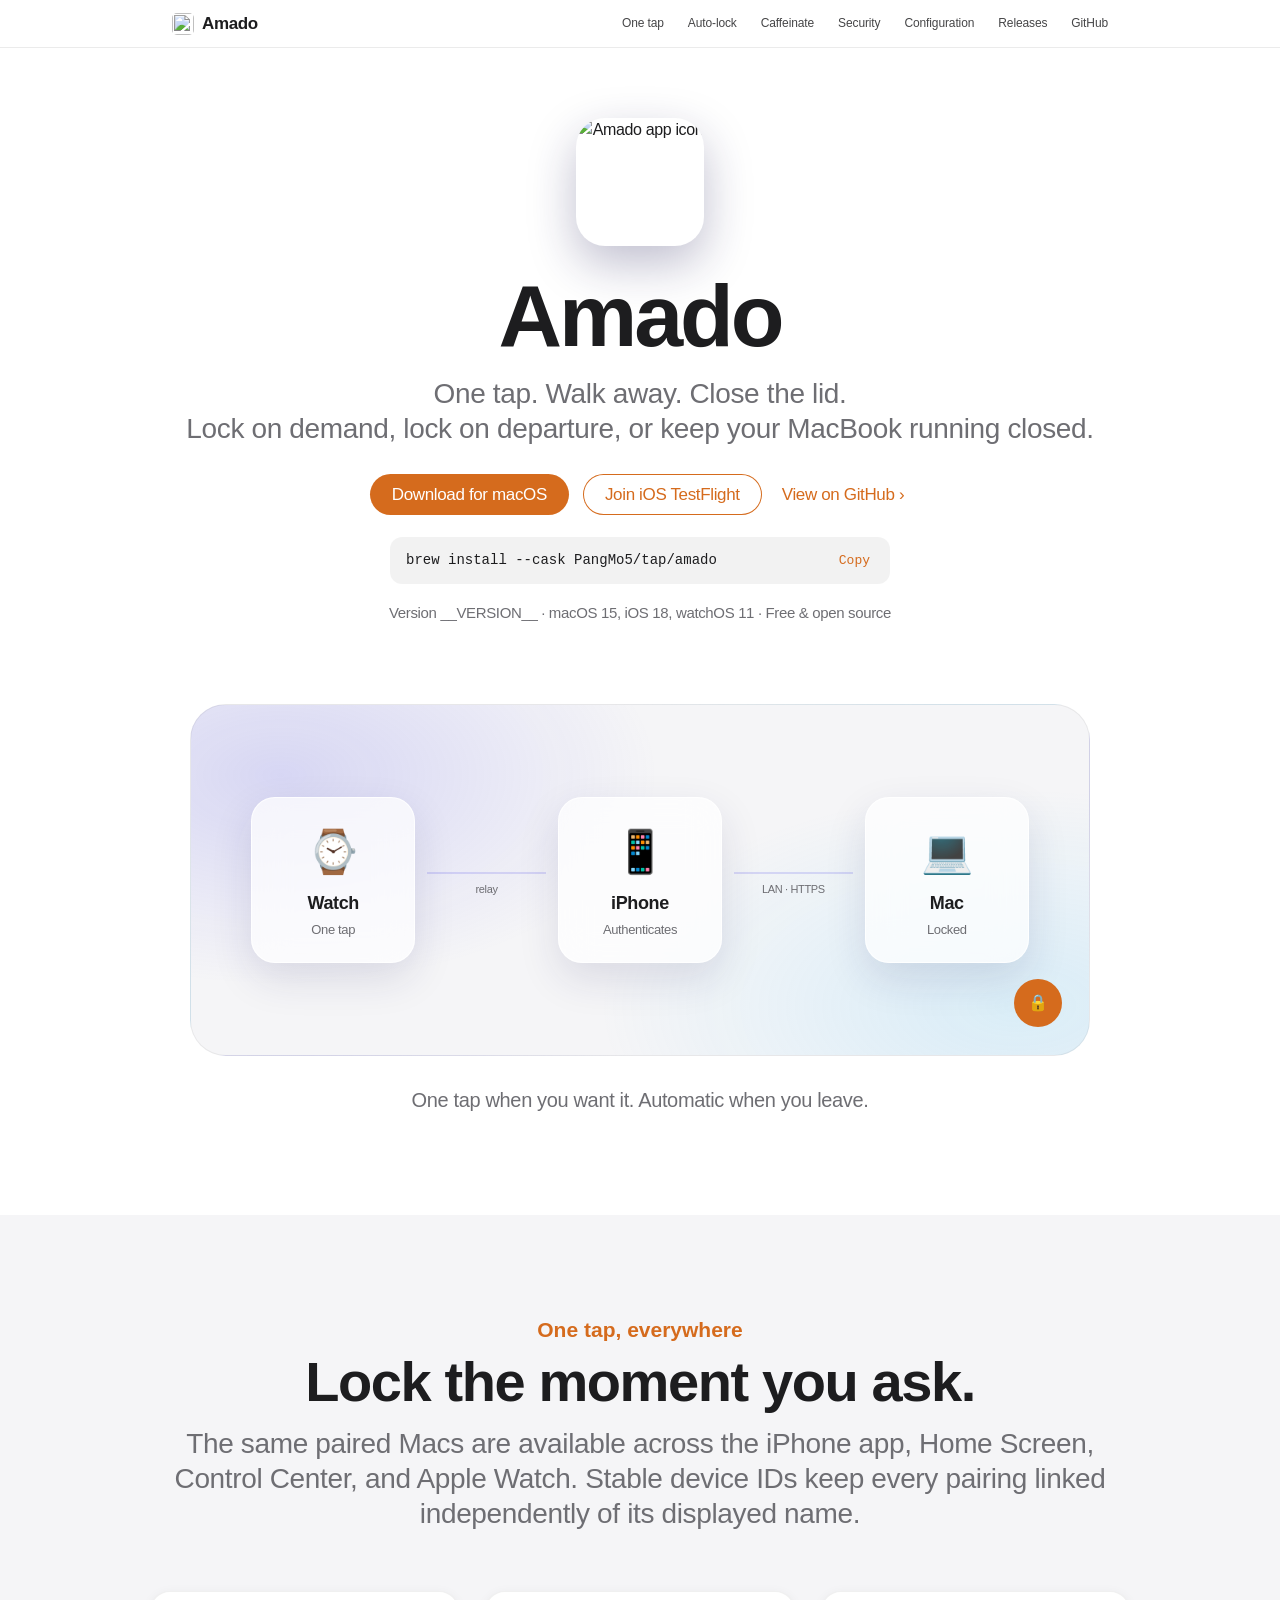
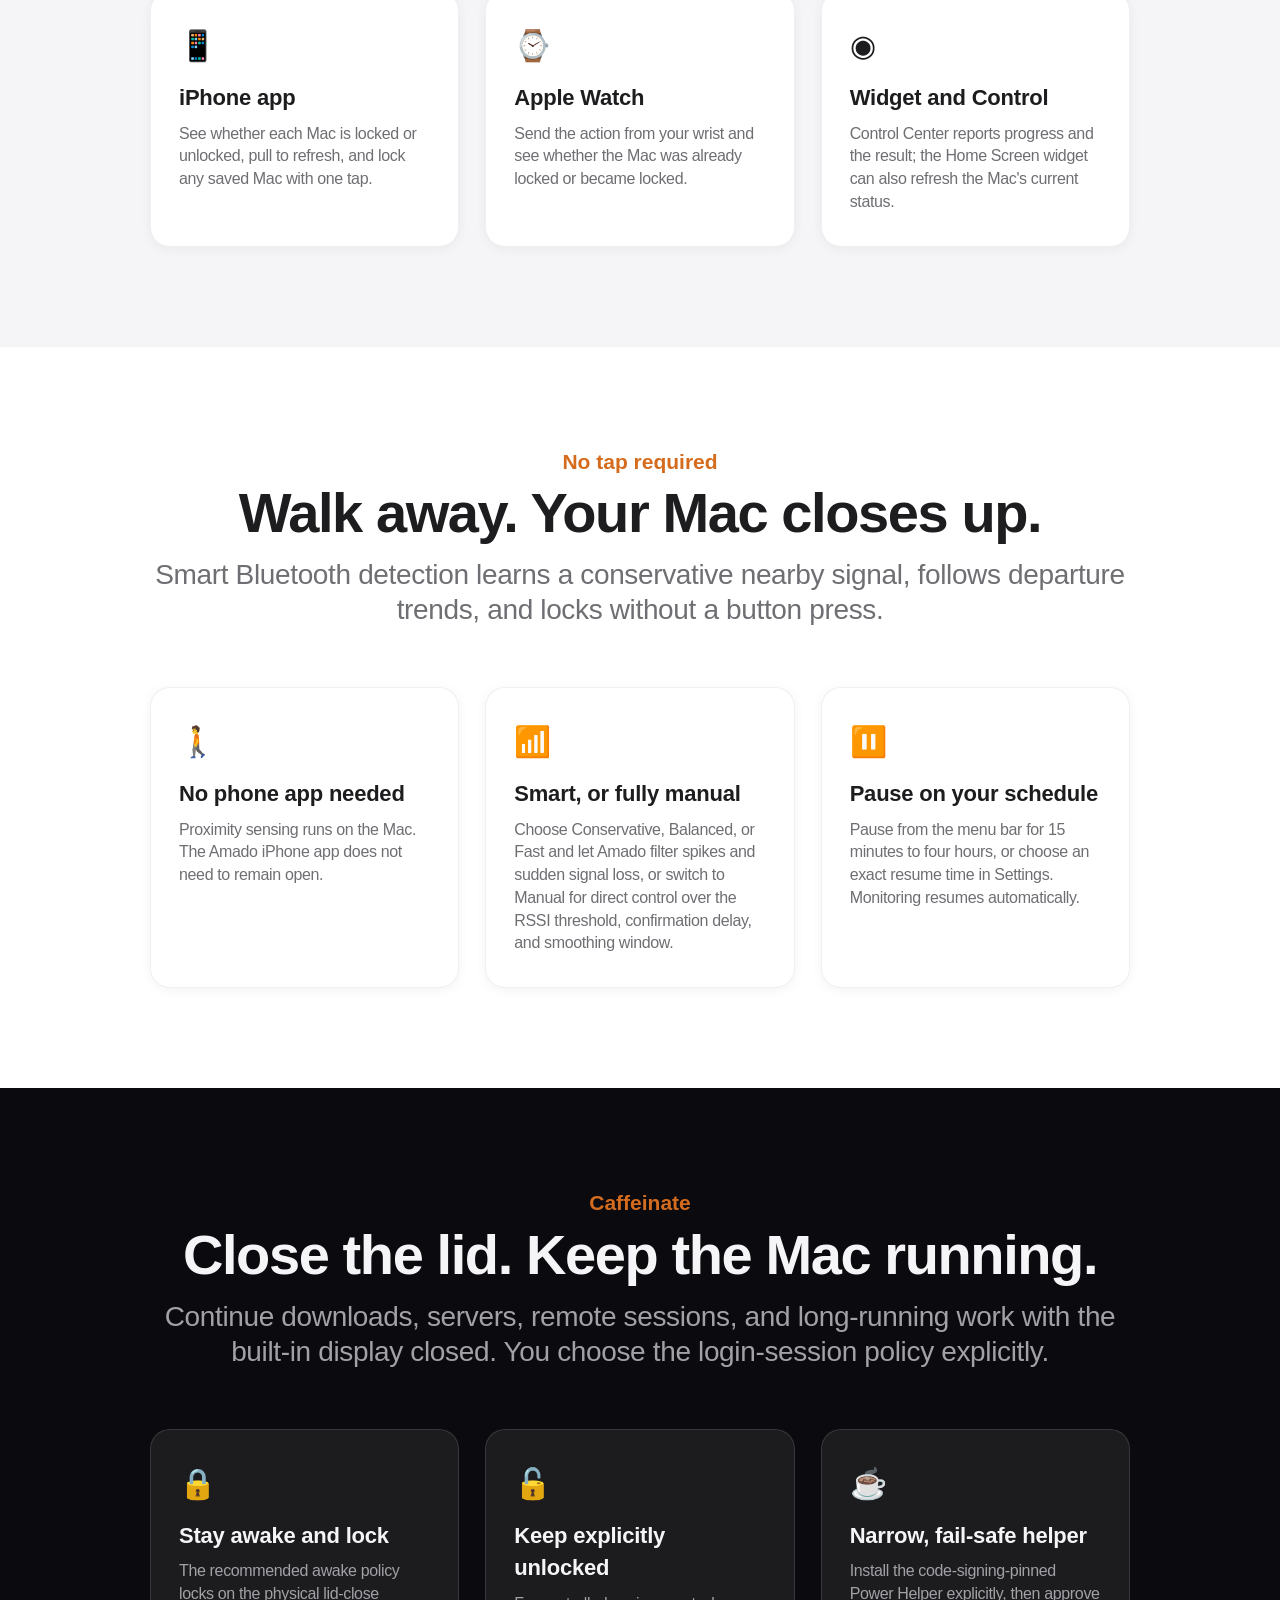
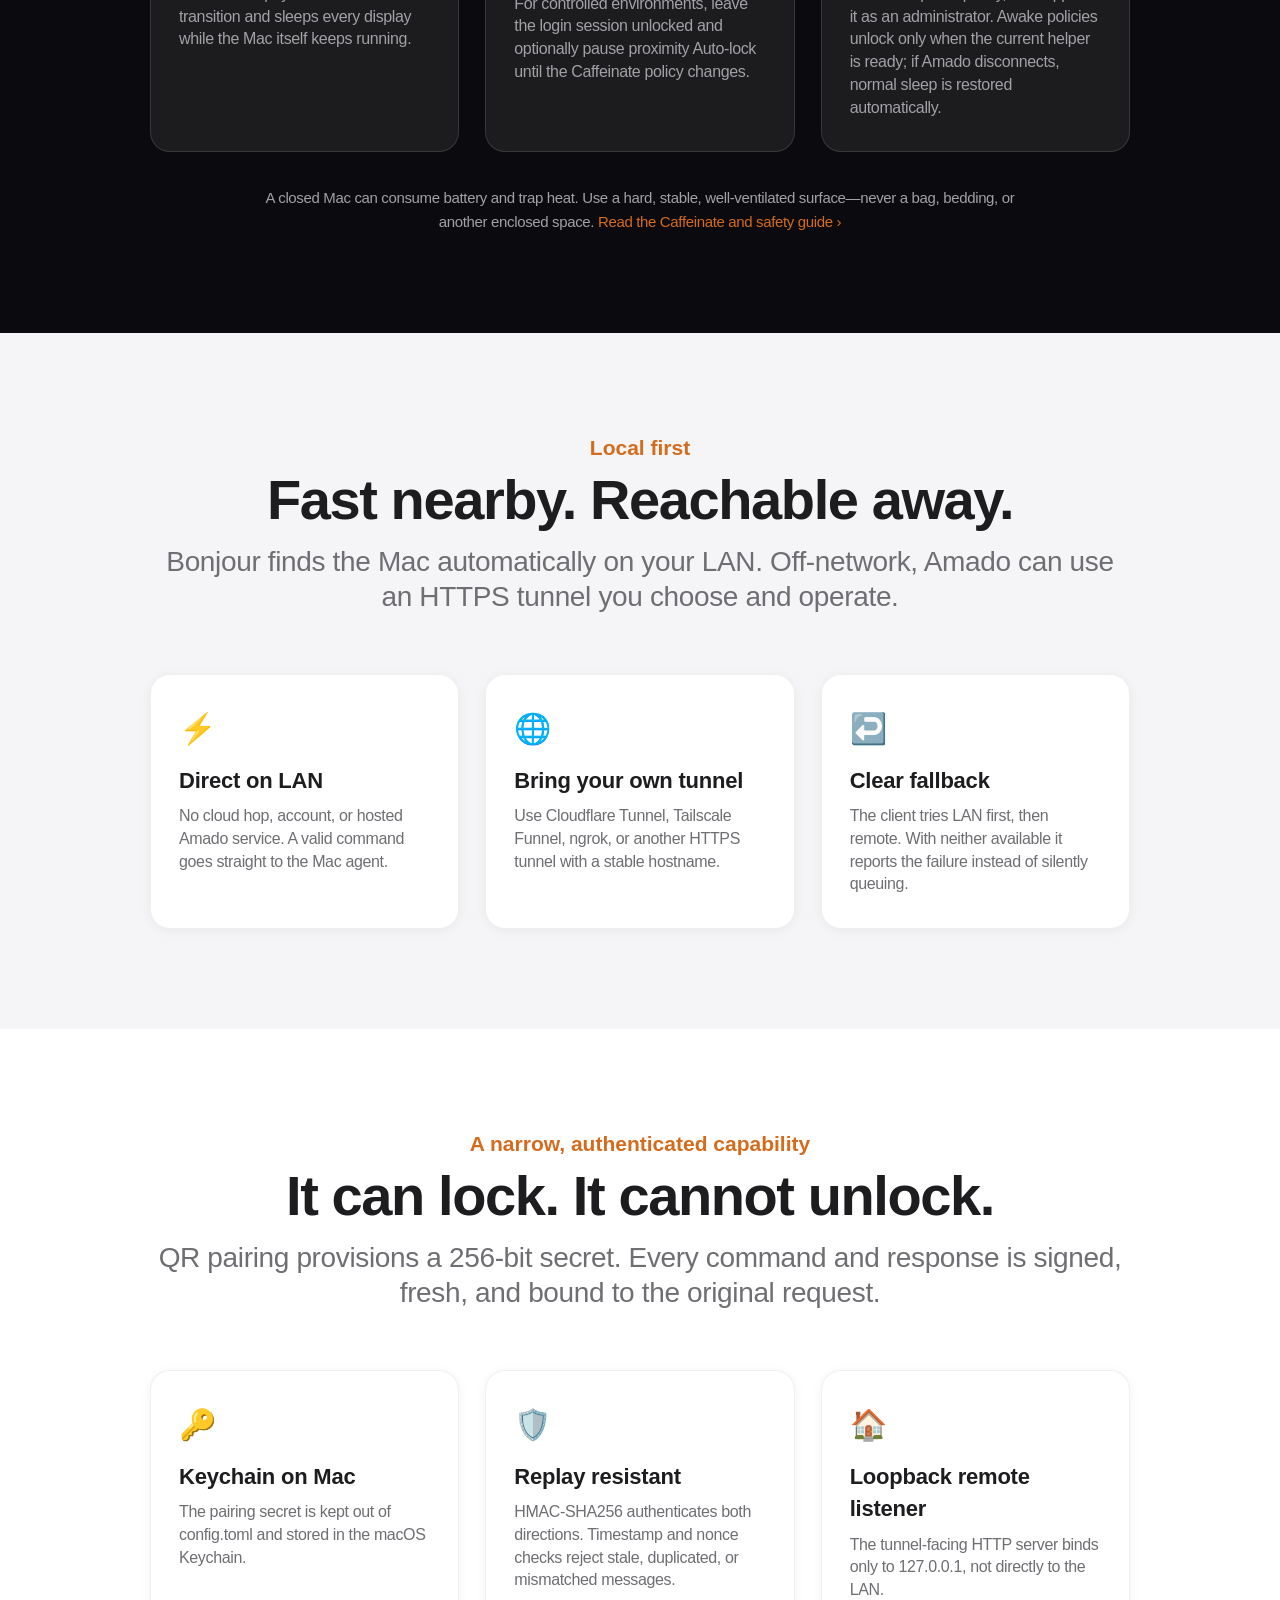
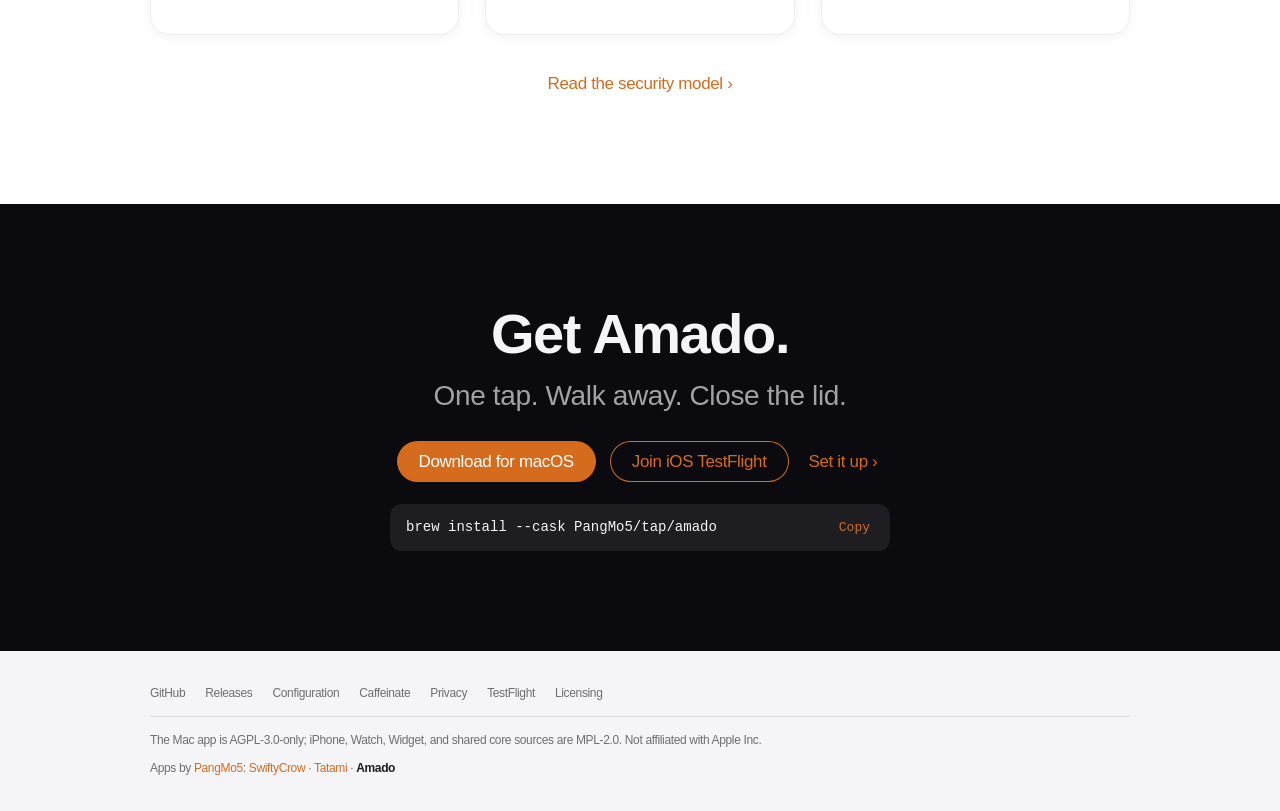
==== commit 355d5874: "Release Amado 2.0.1 Add explicit Power Helper installation, update, approval, and removal state for " ====
--- a/web/index.html
+++ b/web/index.html
@@ -97,7 +97,7 @@
     <div class="features">
       <div class="feature"><div class="ico">🔒</div><h3>Stay awake and lock</h3><p>The recommended awake policy locks on the physical lid-close transition and sleeps every display while the Mac itself keeps running.</p></div>
       <div class="feature"><div class="ico">🔓</div><h3>Keep explicitly unlocked</h3><p>For controlled environments, leave the login session unlocked and optionally pause proximity Auto-lock until the Caffeinate policy changes.</p></div>
-      <div class="feature"><div class="ico">☕️</div><h3>Narrow, fail-safe helper</h3><p>An administrator approves the code-signing-pinned Power Helper once. If Amado disconnects, normal sleep is restored automatically.</p></div>
+      <div class="feature"><div class="ico">☕️</div><h3>Narrow, fail-safe helper</h3><p>Install the code-signing-pinned Power Helper explicitly, then approve it as an administrator. Awake policies unlock only when the current helper is ready; if Amado disconnects, normal sleep is restored automatically.</p></div>
     </div>
     <p class="safety-note">A closed Mac can consume battery and trap heat. Use a hard, stable, well-ventilated surface—never a bag, bedding, or another enclosed space. <a href="./caffeinate.html">Read the Caffeinate and safety guide&nbsp;&rsaquo;</a></p>
   </div>
@@ -155,9 +155,9 @@
       <a href="./caffeinate.html">Caffeinate</a>
       <a href="./privacy.html">Privacy</a>
       <a href="https://testflight.apple.com/join/UpZKr4JV">TestFlight</a>
-      <a href="https://github.com/PangMo5/Amado/blob/main/LICENSE">License</a>
+      <a href="https://github.com/PangMo5/Amado/blob/main/NOTICE.md">Licensing</a>
     </div>
-    <p>Amado is open source under the Mozilla Public License 2.0. Not affiliated with Apple Inc.</p>
+    <p>The Mac app is AGPL-3.0-only; iPhone, Watch, Widget, and shared core sources are MPL-2.0. Not affiliated with Apple Inc.</p>
     <p class="footer-apps">Apps by <a href="https://pangmo5.dev/">PangMo5</a>: <a href="https://pangmo5.dev/SwiftyCrow/">SwiftyCrow</a> · <a href="https://pangmo5.dev/Tatami/">Tatami</a> · <span class="cur" aria-current="page">Amado</span></p>
   </div>
 </footer>
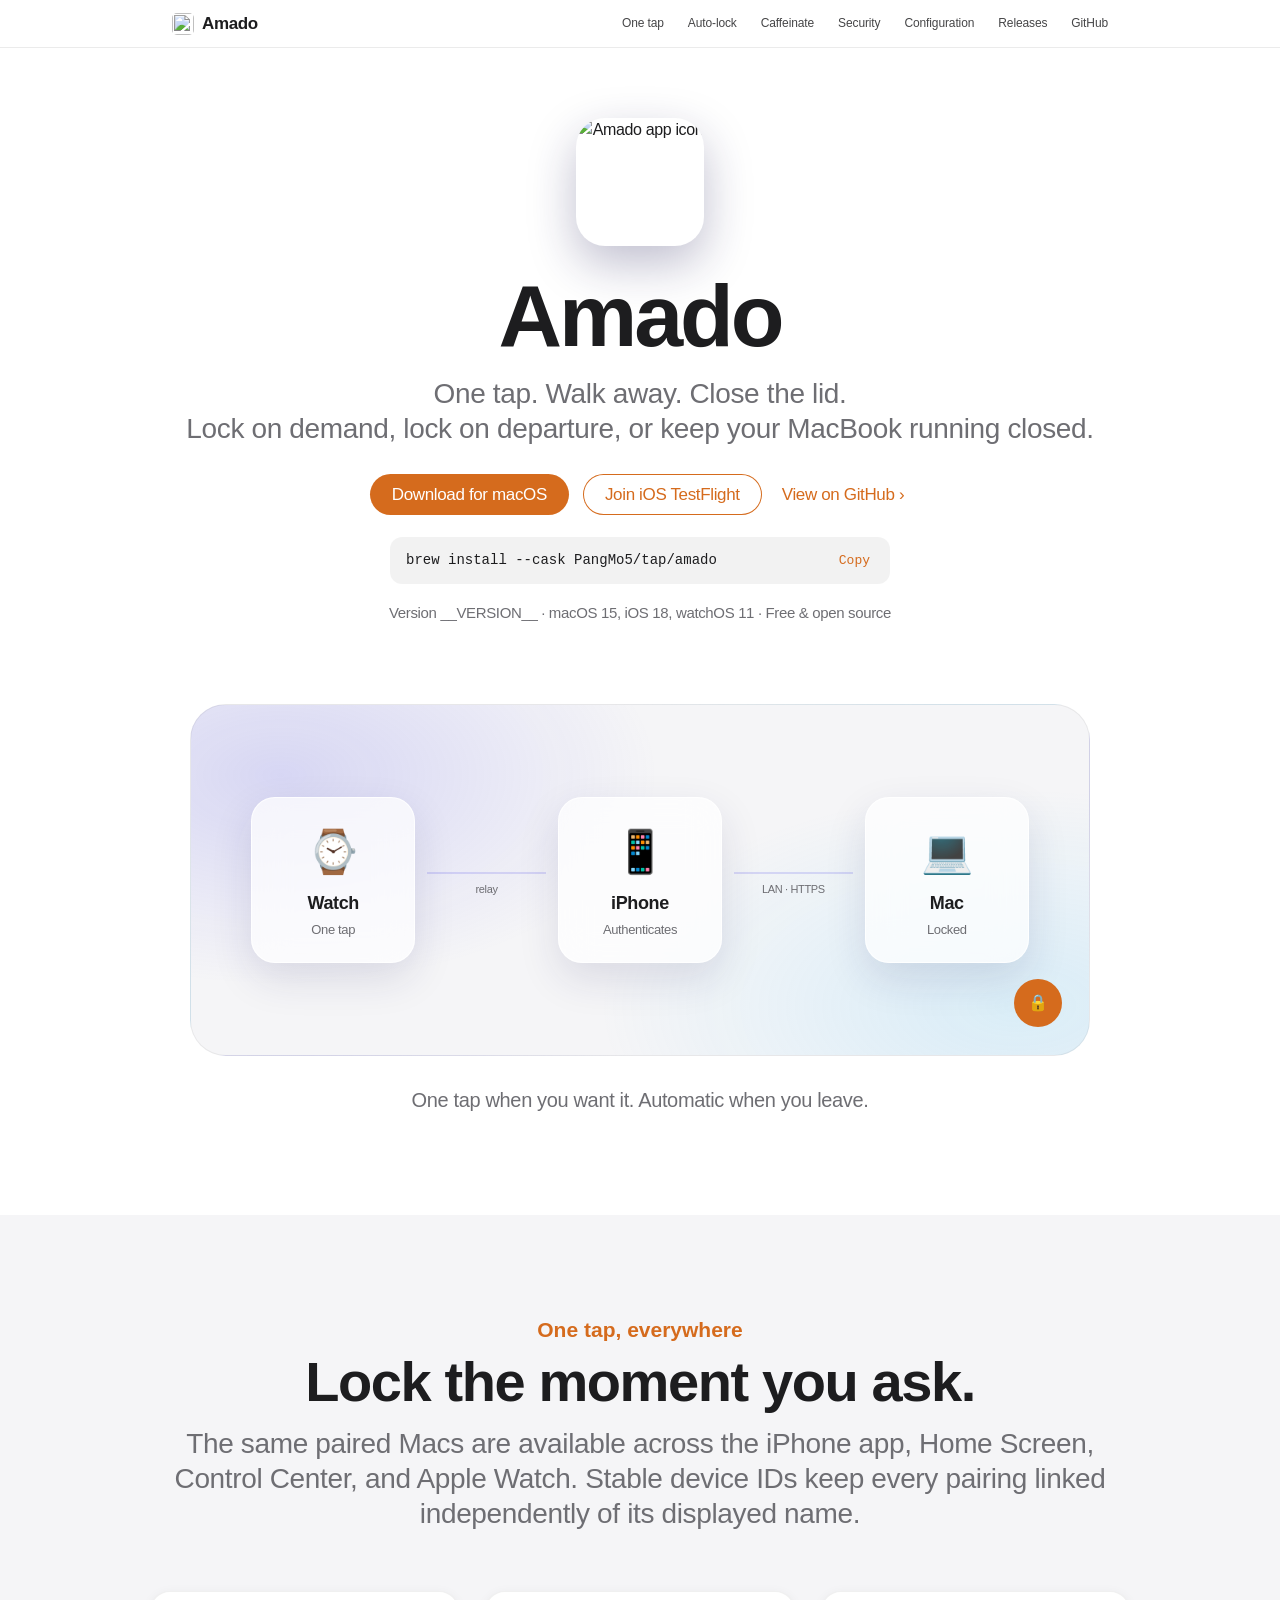
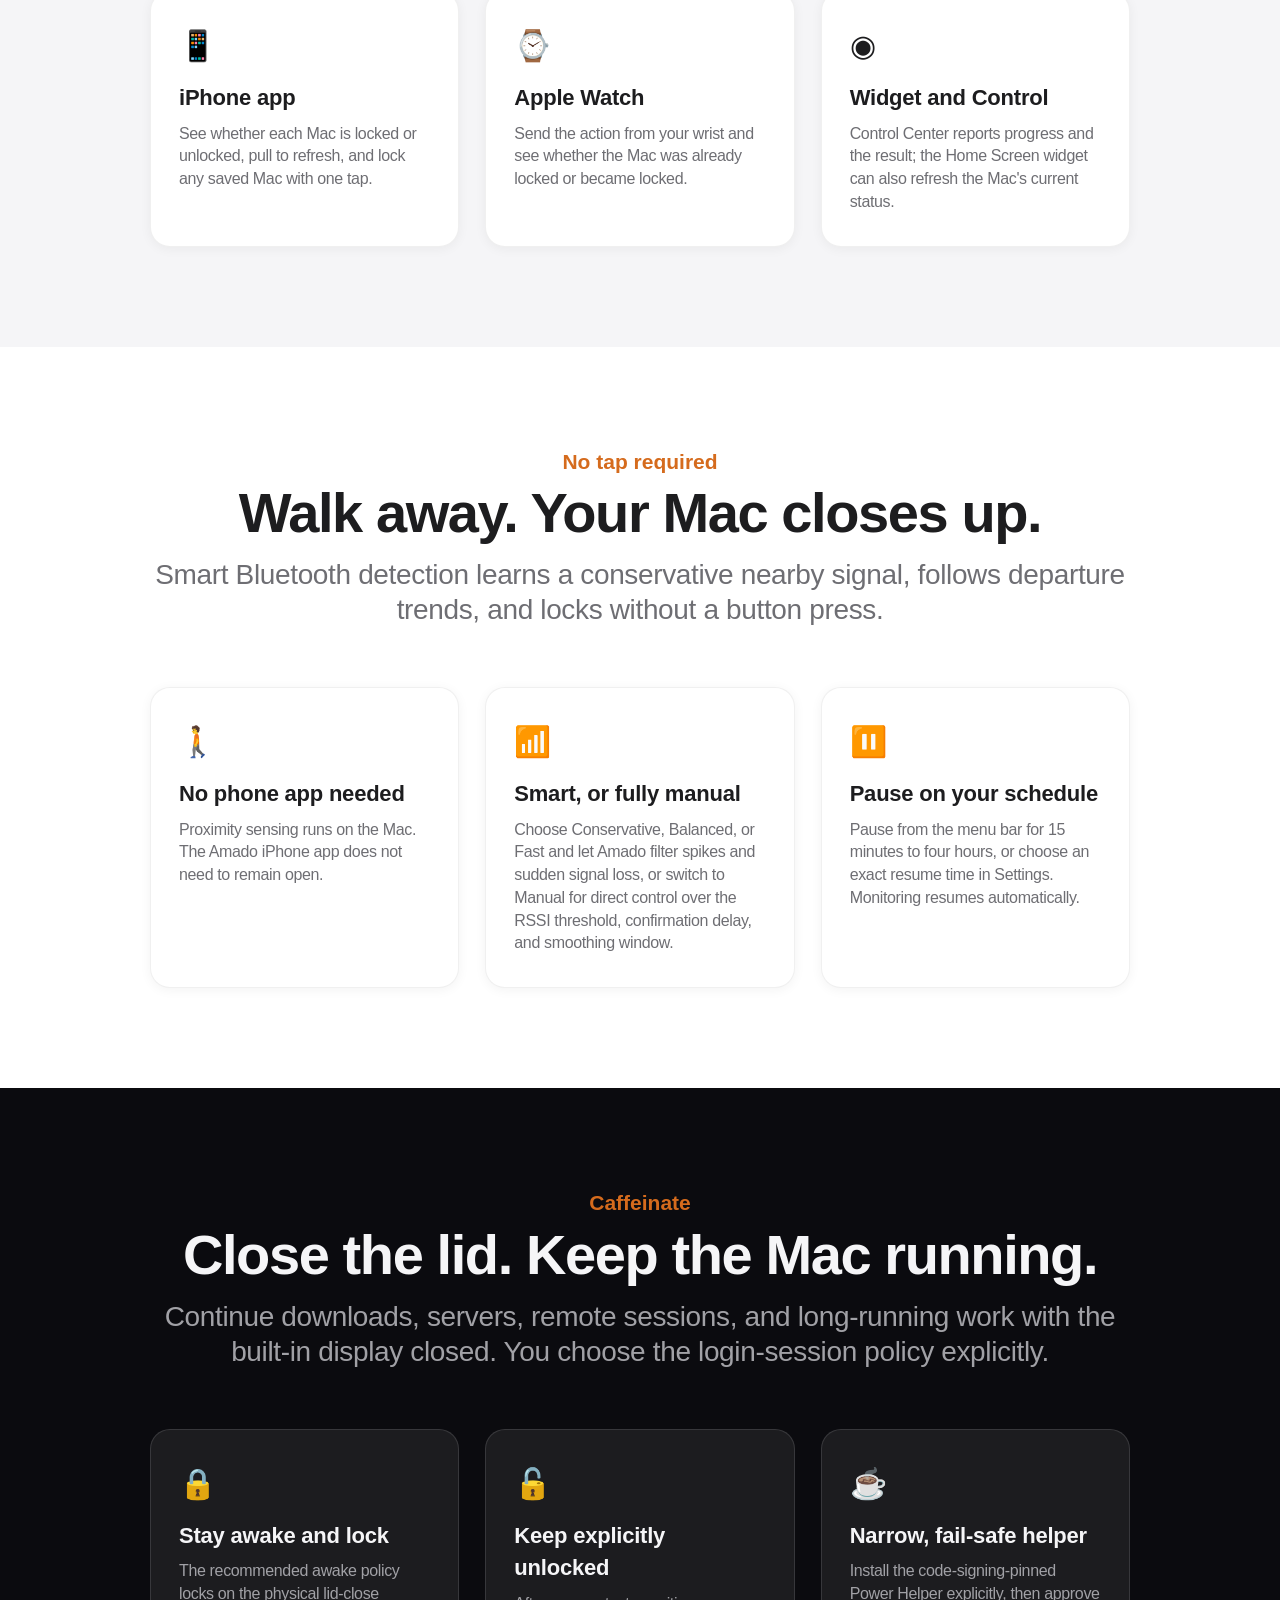
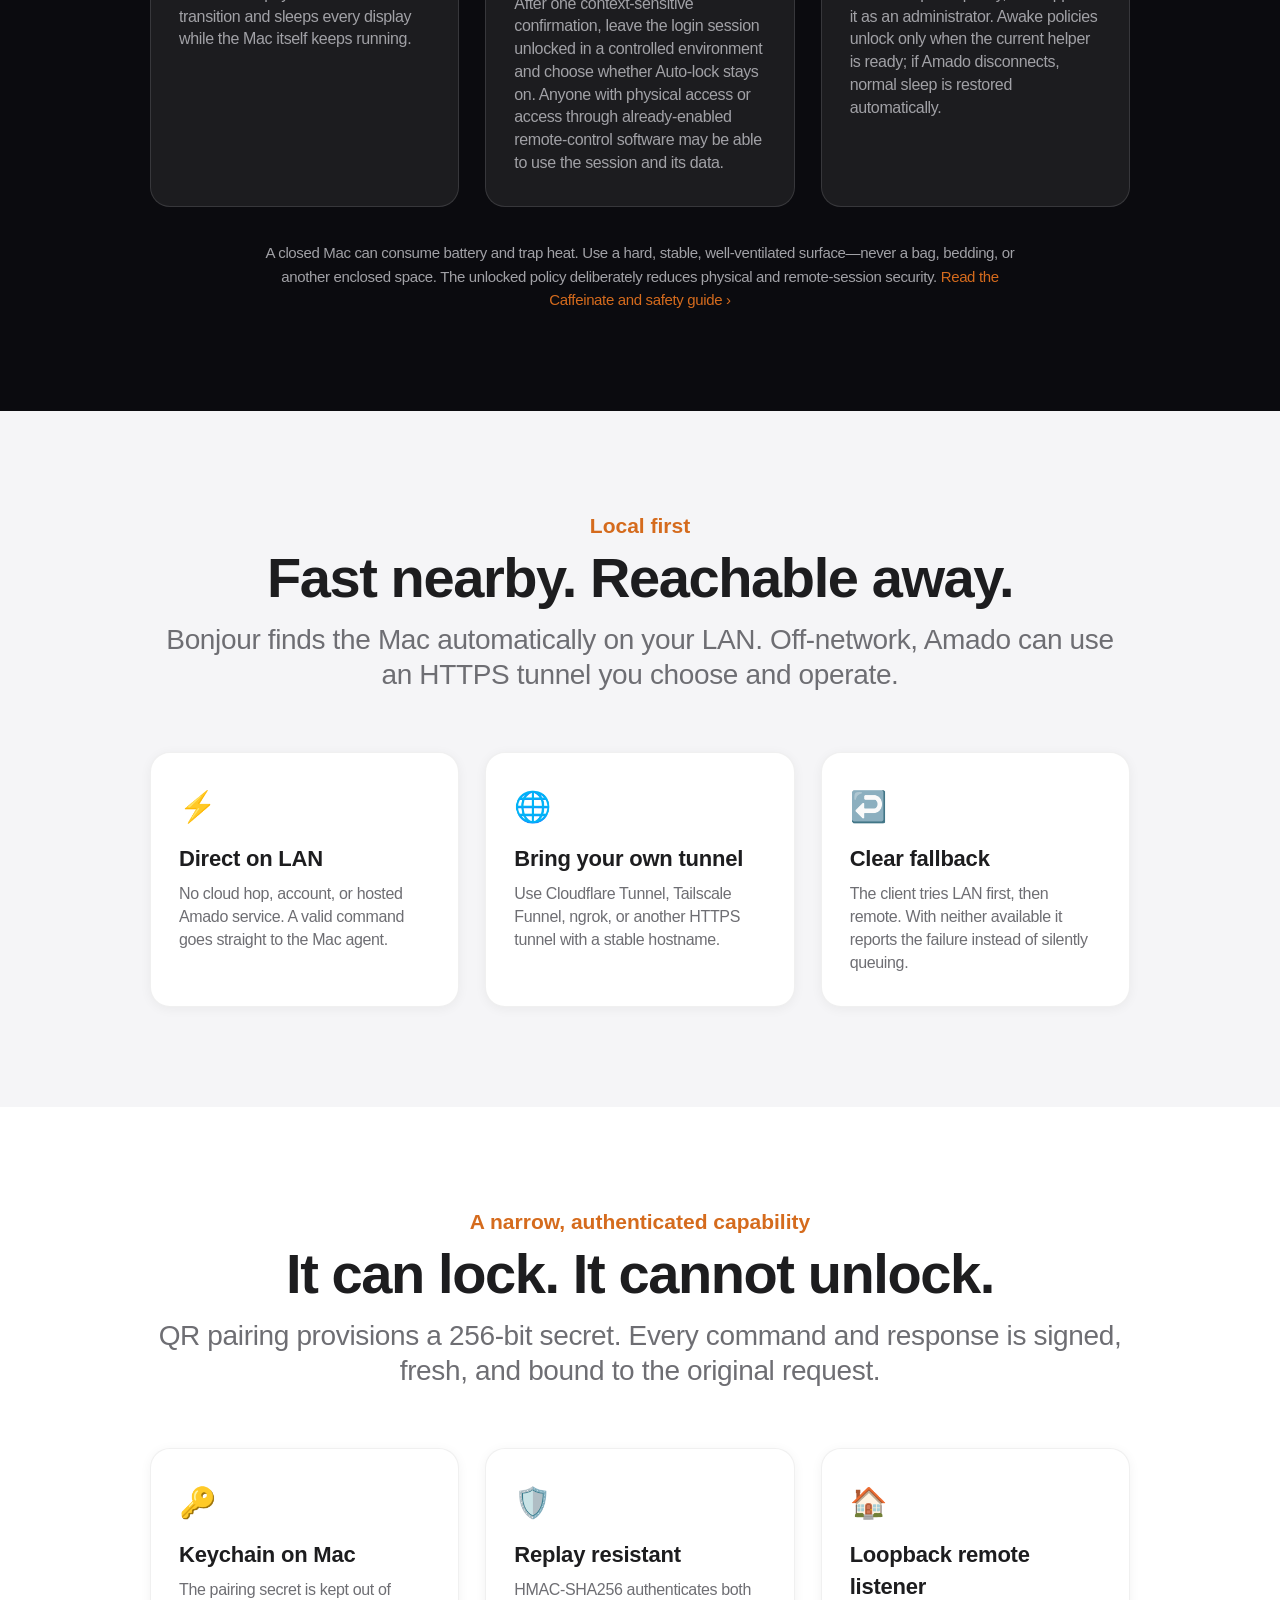
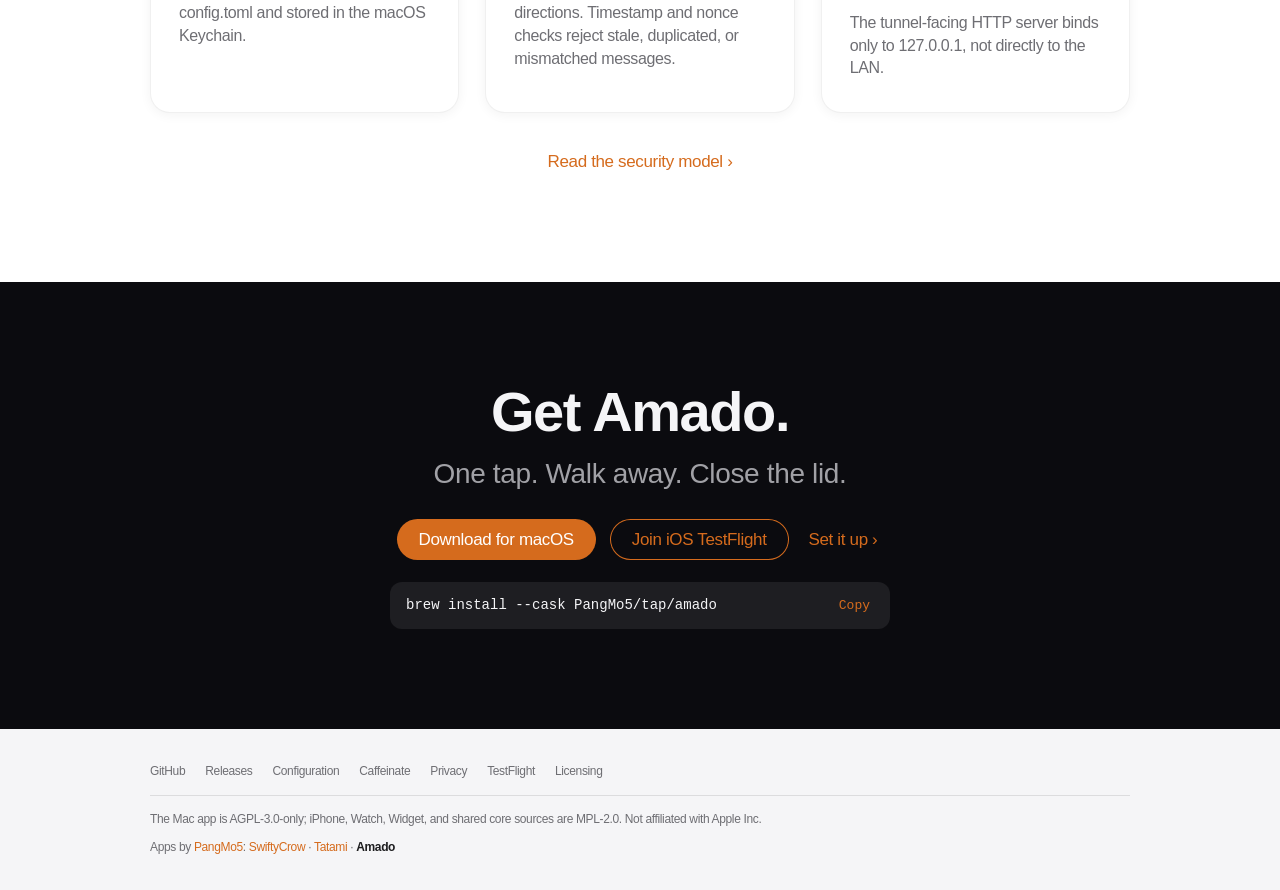
==== commit 1c32452b: "Release Amado 2.0.3 Combine Caffeinate safety, security, and Auto-lock choices into one contextual p" ====
--- a/web/index.html
+++ b/web/index.html
@@ -96,10 +96,10 @@
     <p class="sub">Continue downloads, servers, remote sessions, and long-running work with the built-in display closed. You choose the login-session policy explicitly.</p>
     <div class="features">
       <div class="feature"><div class="ico">🔒</div><h3>Stay awake and lock</h3><p>The recommended awake policy locks on the physical lid-close transition and sleeps every display while the Mac itself keeps running.</p></div>
-      <div class="feature"><div class="ico">🔓</div><h3>Keep explicitly unlocked</h3><p>For controlled environments, leave the login session unlocked and optionally pause proximity Auto-lock until the Caffeinate policy changes.</p></div>
+      <div class="feature"><div class="ico">🔓</div><h3>Keep explicitly unlocked</h3><p>After one context-sensitive confirmation, leave the login session unlocked in a controlled environment and choose whether Auto-lock stays on. Anyone with physical access or access through already-enabled remote-control software may be able to use the session and its data.</p></div>
       <div class="feature"><div class="ico">☕️</div><h3>Narrow, fail-safe helper</h3><p>Install the code-signing-pinned Power Helper explicitly, then approve it as an administrator. Awake policies unlock only when the current helper is ready; if Amado disconnects, normal sleep is restored automatically.</p></div>
     </div>
-    <p class="safety-note">A closed Mac can consume battery and trap heat. Use a hard, stable, well-ventilated surface—never a bag, bedding, or another enclosed space. <a href="./caffeinate.html">Read the Caffeinate and safety guide&nbsp;&rsaquo;</a></p>
+    <p class="safety-note">A closed Mac can consume battery and trap heat. Use a hard, stable, well-ventilated surface—never a bag, bedding, or another enclosed space. The unlocked policy deliberately reduces physical and remote-session security. <a href="./caffeinate.html">Read the Caffeinate and safety guide&nbsp;&rsaquo;</a></p>
   </div>
 </section>
 
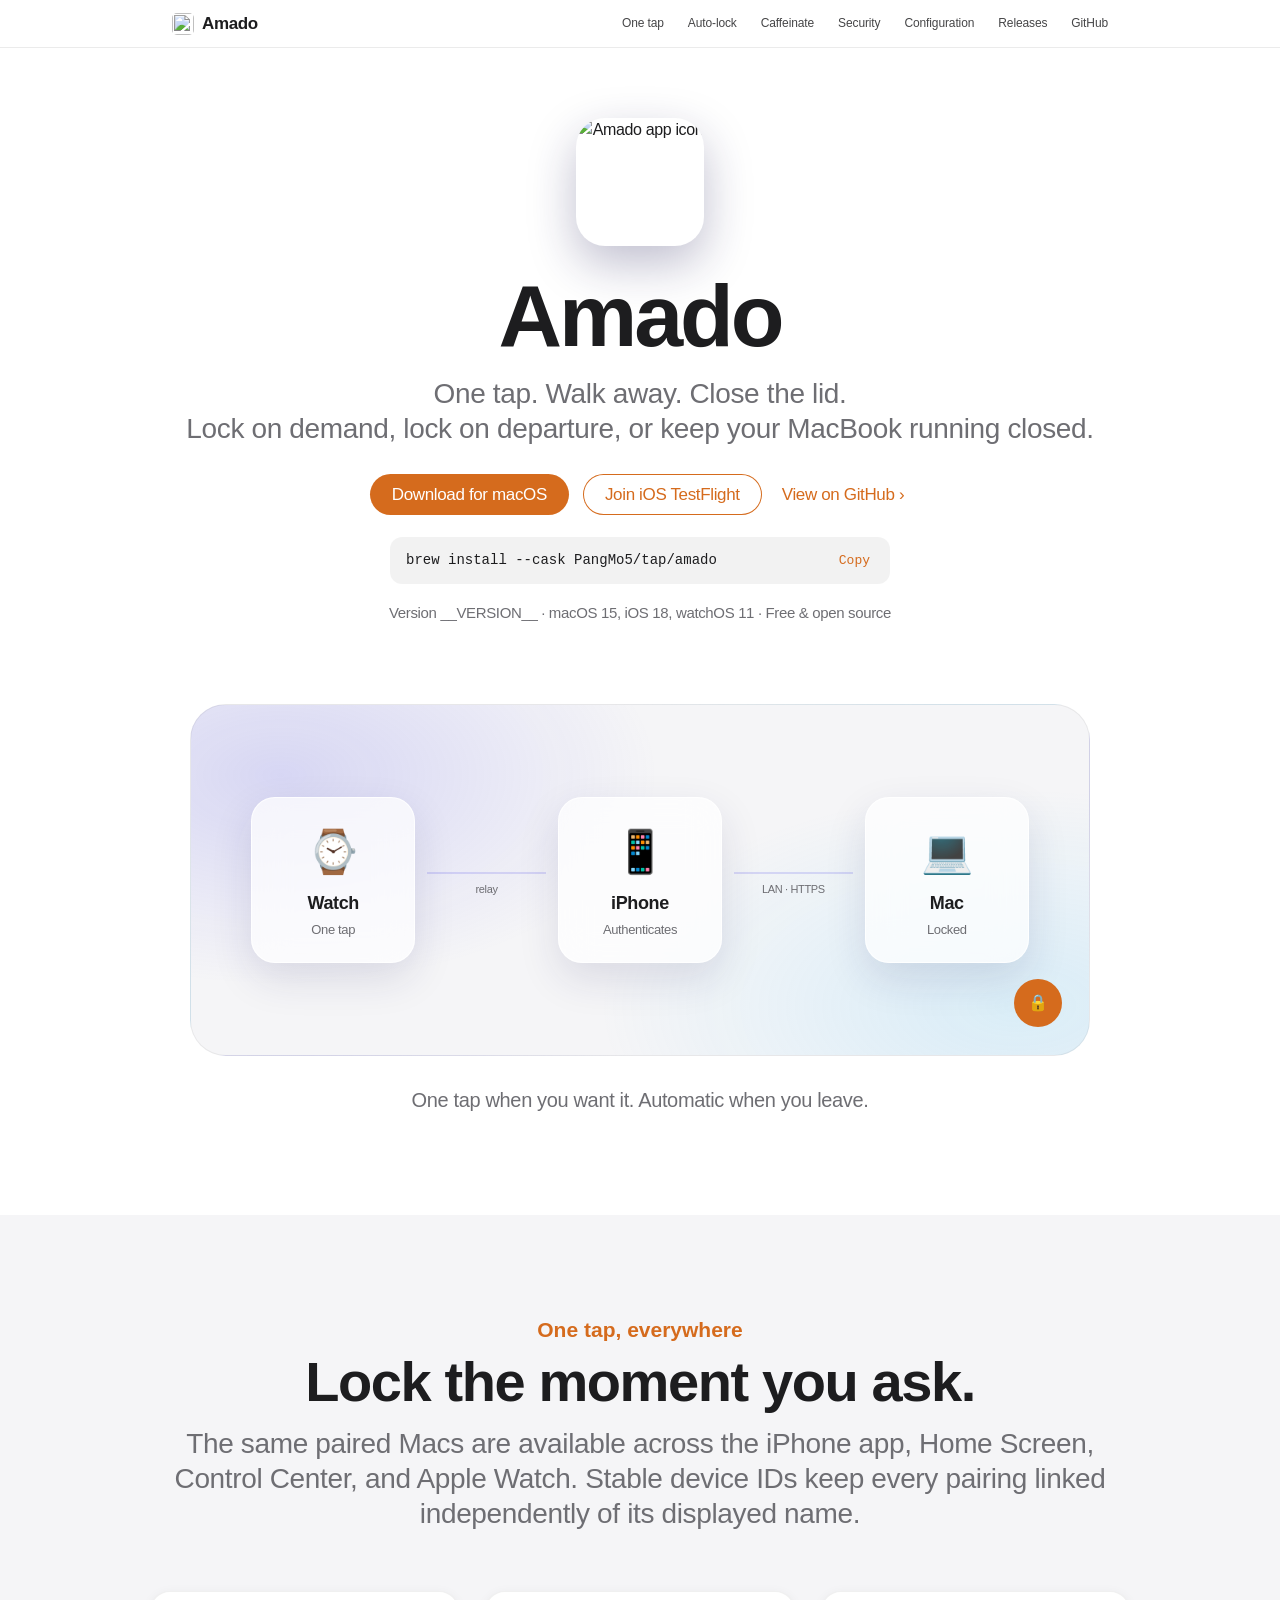
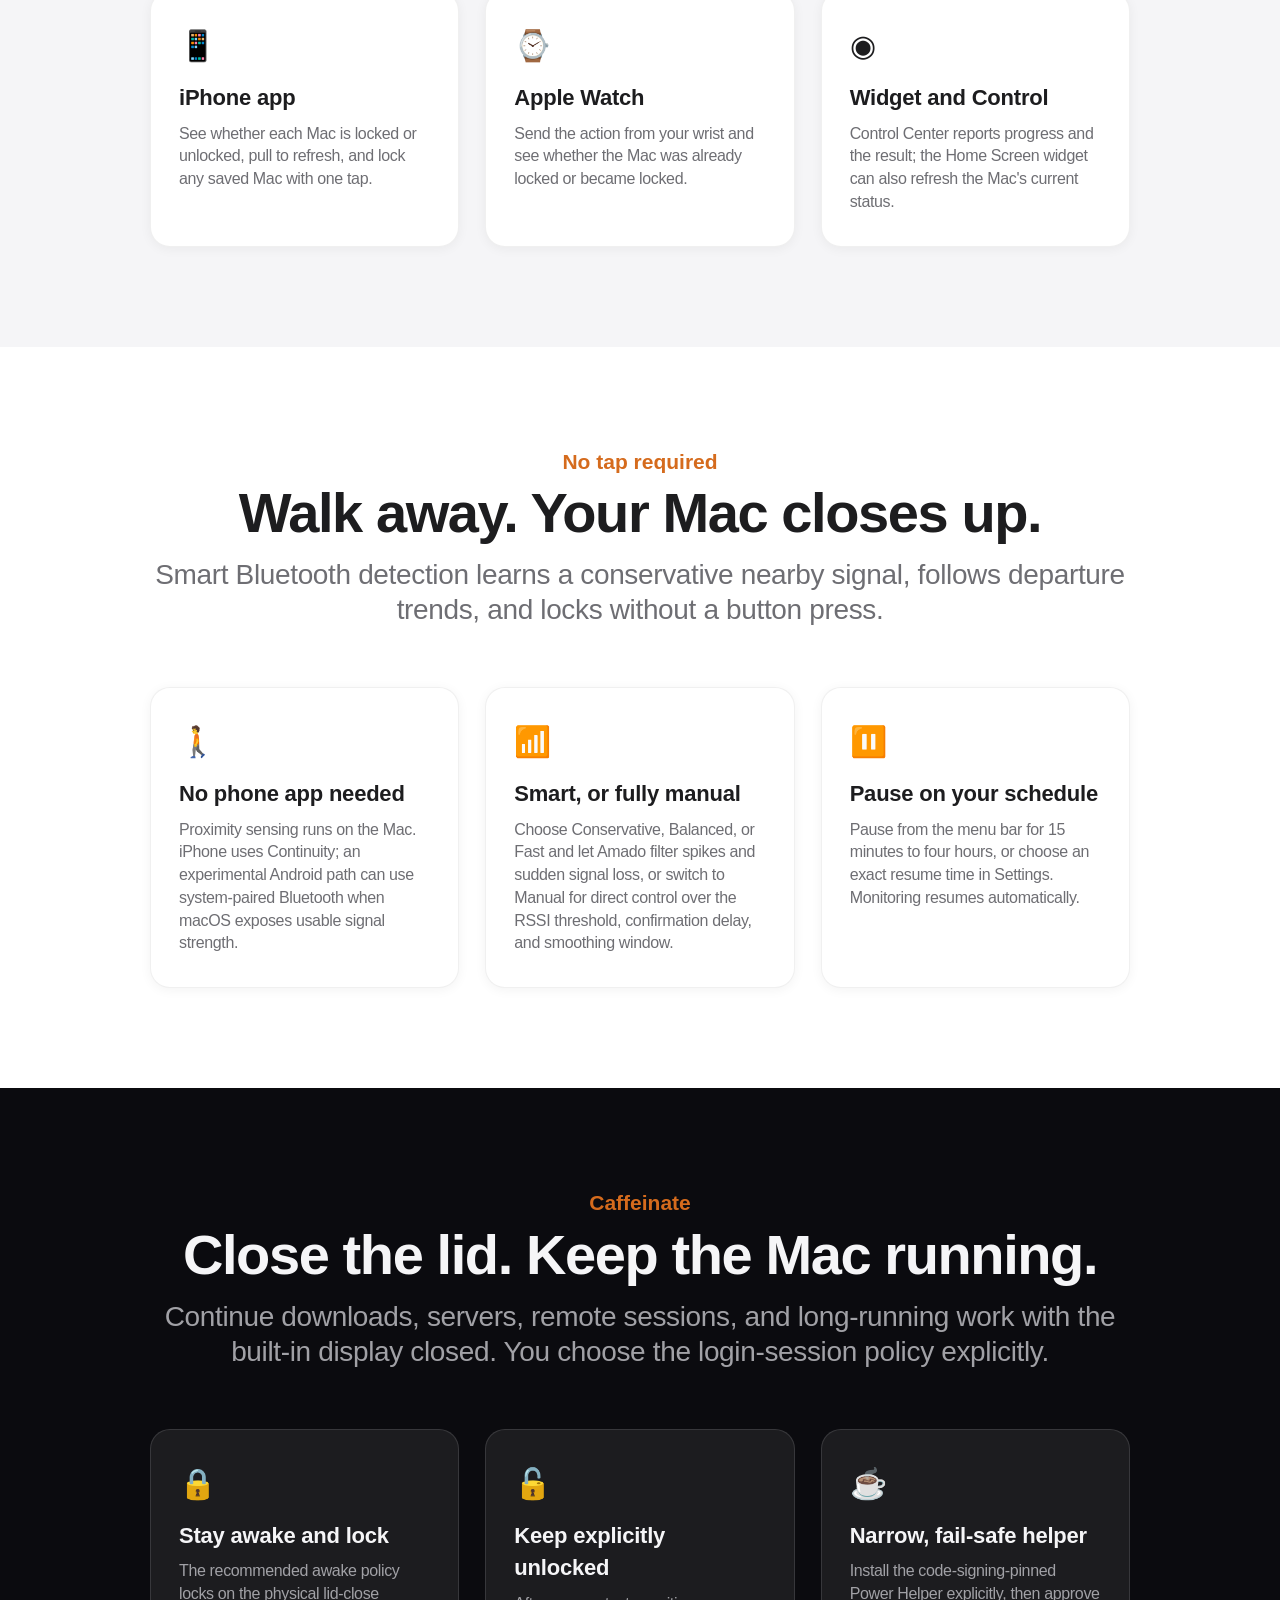
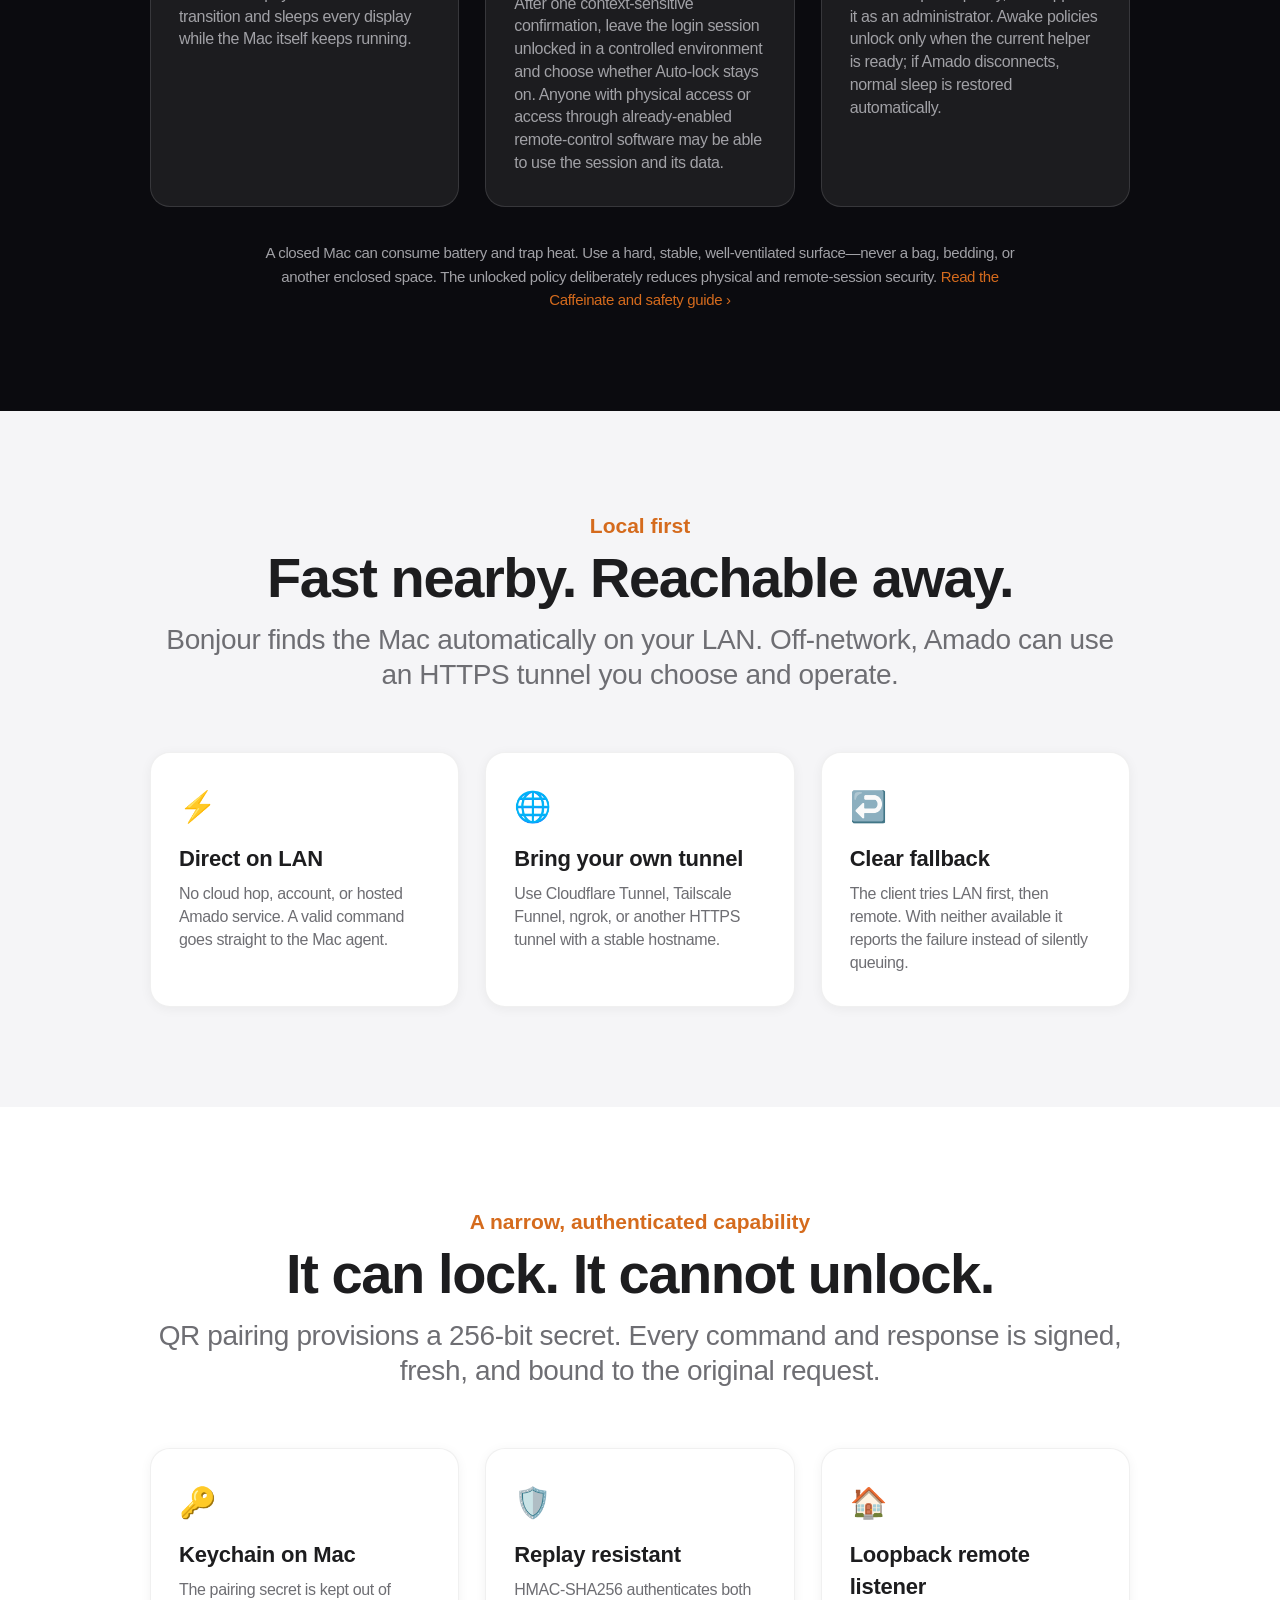
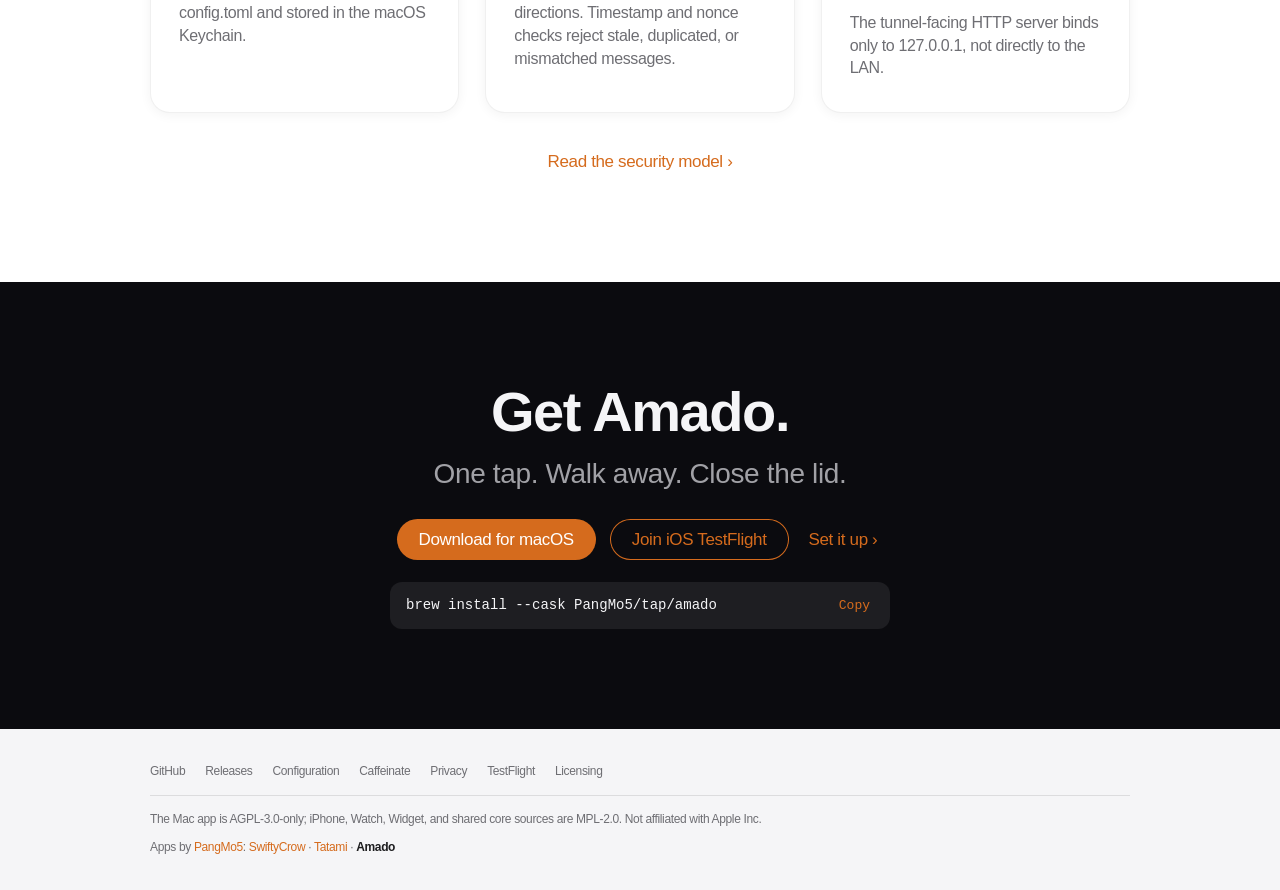
==== commit 4503a365: "Support paired Bluetooth proximity and iPhone Duo - Add experimental Classic Bluetooth proximity wit" ====
--- a/web/index.html
+++ b/web/index.html
@@ -82,7 +82,7 @@
     <h2>Walk away. Your Mac closes up.</h2>
     <p class="sub">Smart Bluetooth detection learns a conservative nearby signal, follows departure trends, and locks without a button press.</p>
     <div class="features">
-      <div class="feature"><div class="ico">🚶</div><h3>No phone app needed</h3><p>Proximity sensing runs on the Mac. The Amado iPhone app does not need to remain open.</p></div>
+      <div class="feature"><div class="ico">🚶</div><h3>No phone app needed</h3><p>Proximity sensing runs on the Mac. iPhone uses Continuity; an experimental Android path can use system-paired Bluetooth when macOS exposes usable signal strength.</p></div>
       <div class="feature"><div class="ico">📶</div><h3>Smart, or fully manual</h3><p>Choose Conservative, Balanced, or Fast and let Amado filter spikes and sudden signal loss, or switch to Manual for direct control over the RSSI threshold, confirmation delay, and smoothing window.</p></div>
       <div class="feature"><div class="ico">⏸️</div><h3>Pause on your schedule</h3><p>Pause from the menu bar for 15 minutes to four hours, or choose an exact resume time in Settings. Monitoring resumes automatically.</p></div>
     </div>
@@ -158,7 +158,7 @@
       <a href="https://github.com/PangMo5/Amado/blob/main/NOTICE.md">Licensing</a>
     </div>
     <p>The Mac app is AGPL-3.0-only; iPhone, Watch, Widget, and shared core sources are MPL-2.0. Not affiliated with Apple Inc.</p>
-    <p class="footer-apps">Apps by <a href="https://pangmo5.dev/">PangMo5</a>: <a href="https://pangmo5.dev/SwiftyCrow/">SwiftyCrow</a> · <a href="https://pangmo5.dev/Tatami/">Tatami</a> · <span class="cur" aria-current="page">Amado</span></p>
+    <p class="footer-apps">Apps by <a href="https://pangmo5.dev/">PangMo5</a>: <a href="https://swiftycrow.pangmo5.dev/">SwiftyCrow</a> · <a href="https://tatami.pangmo5.dev/">Tatami</a> · <span class="cur" aria-current="page">Amado</span></p>
   </div>
 </footer>
 
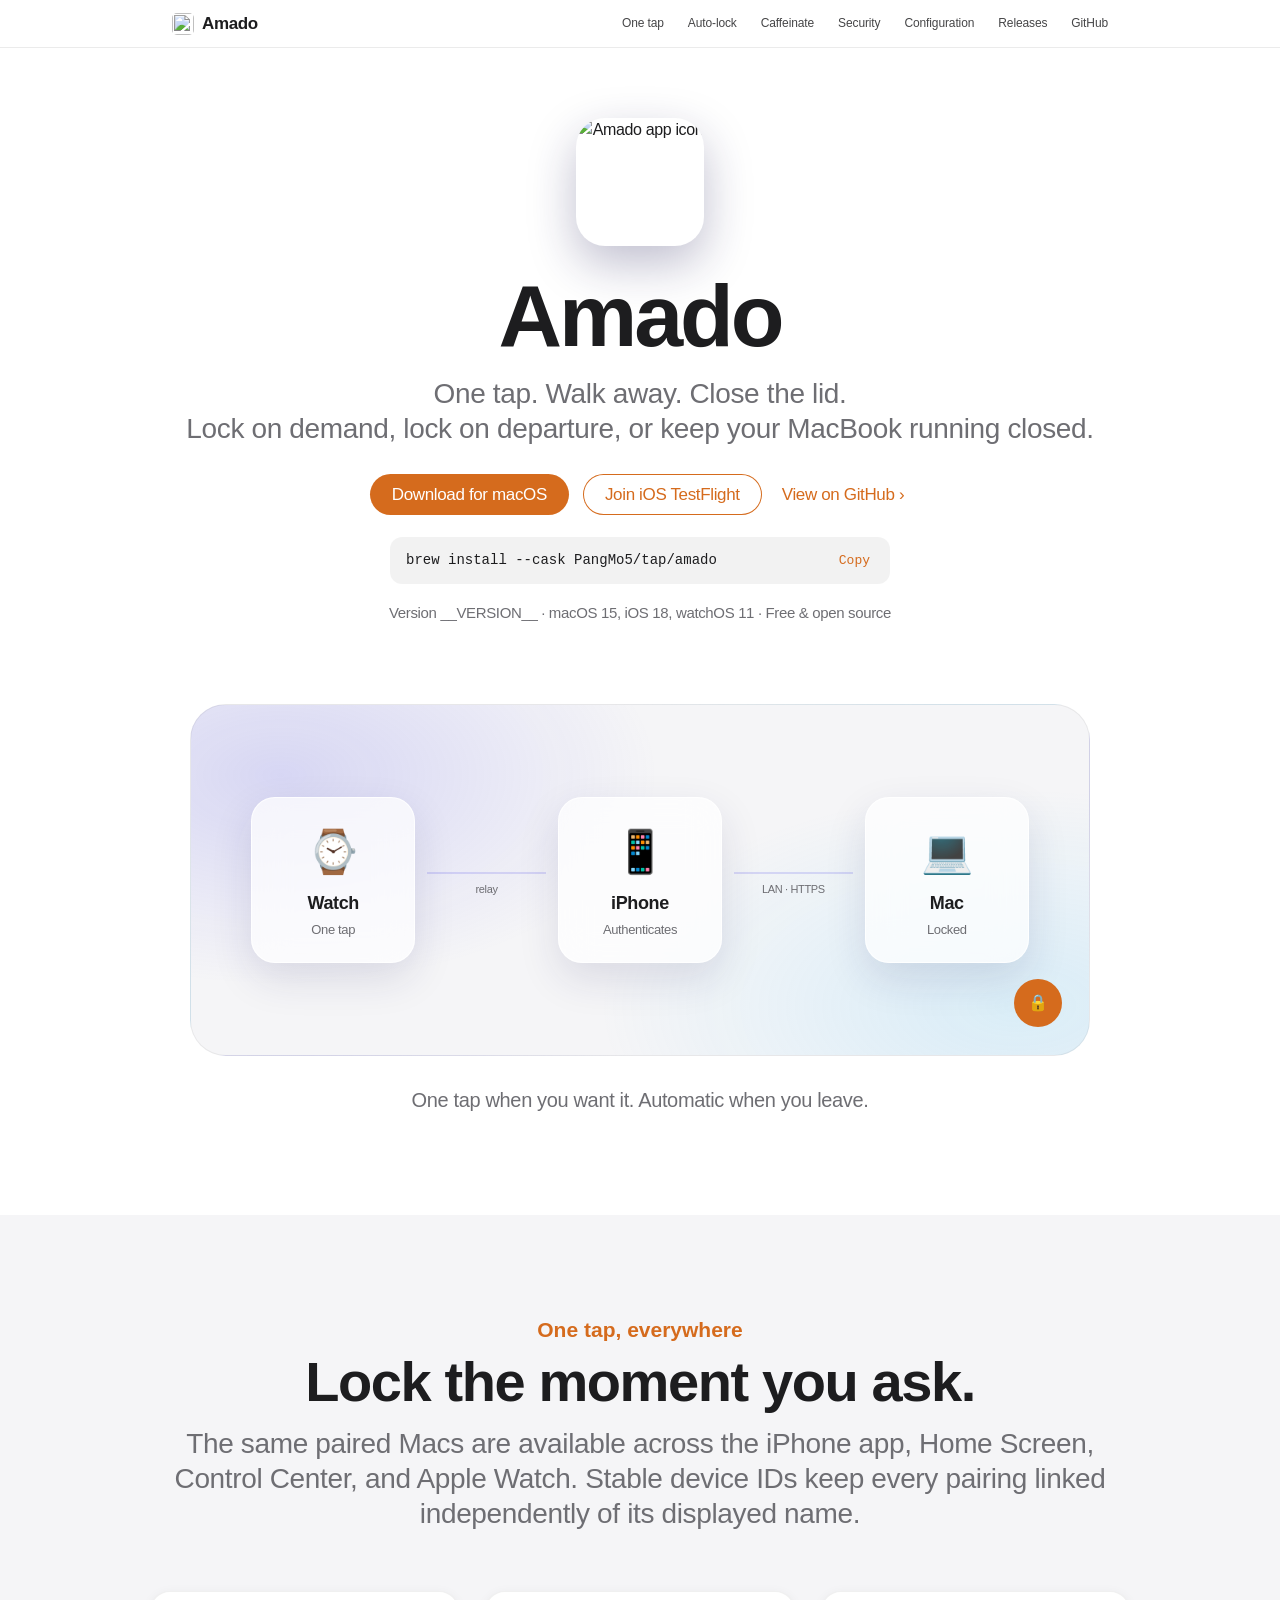
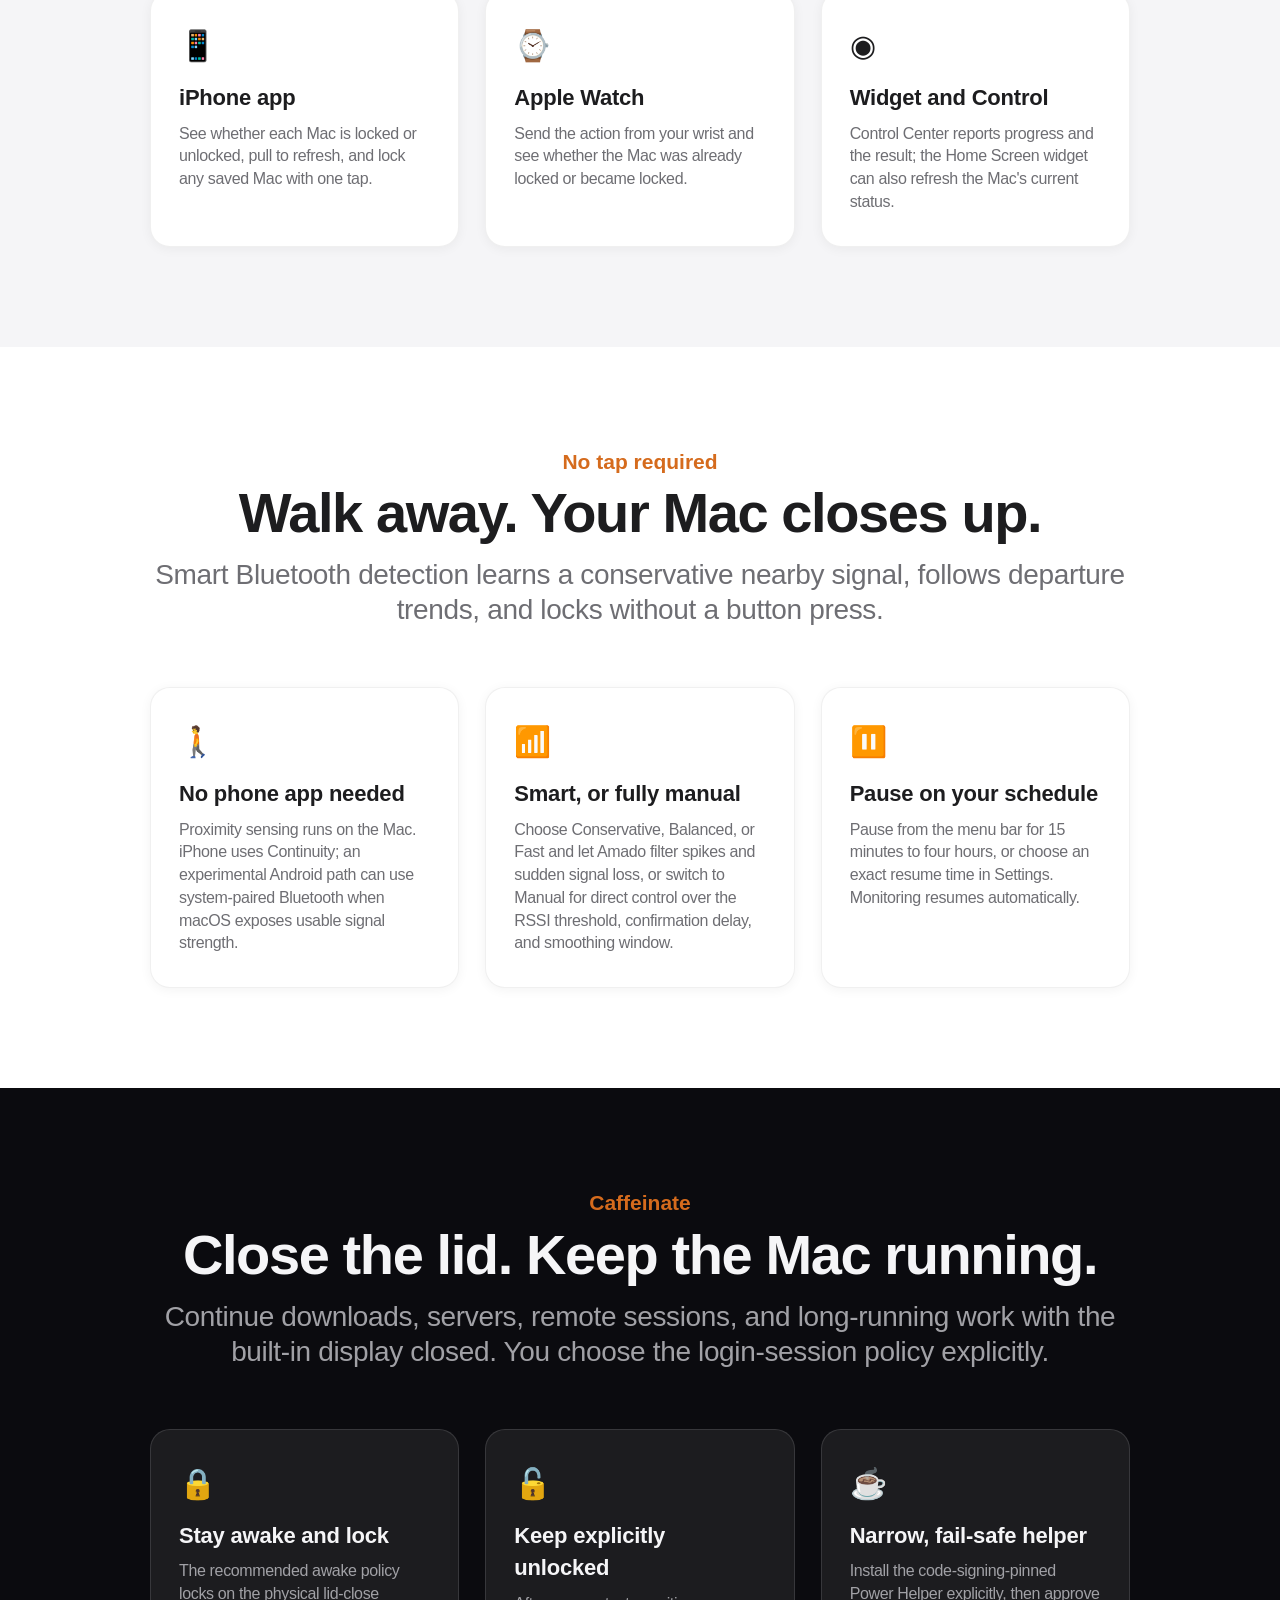
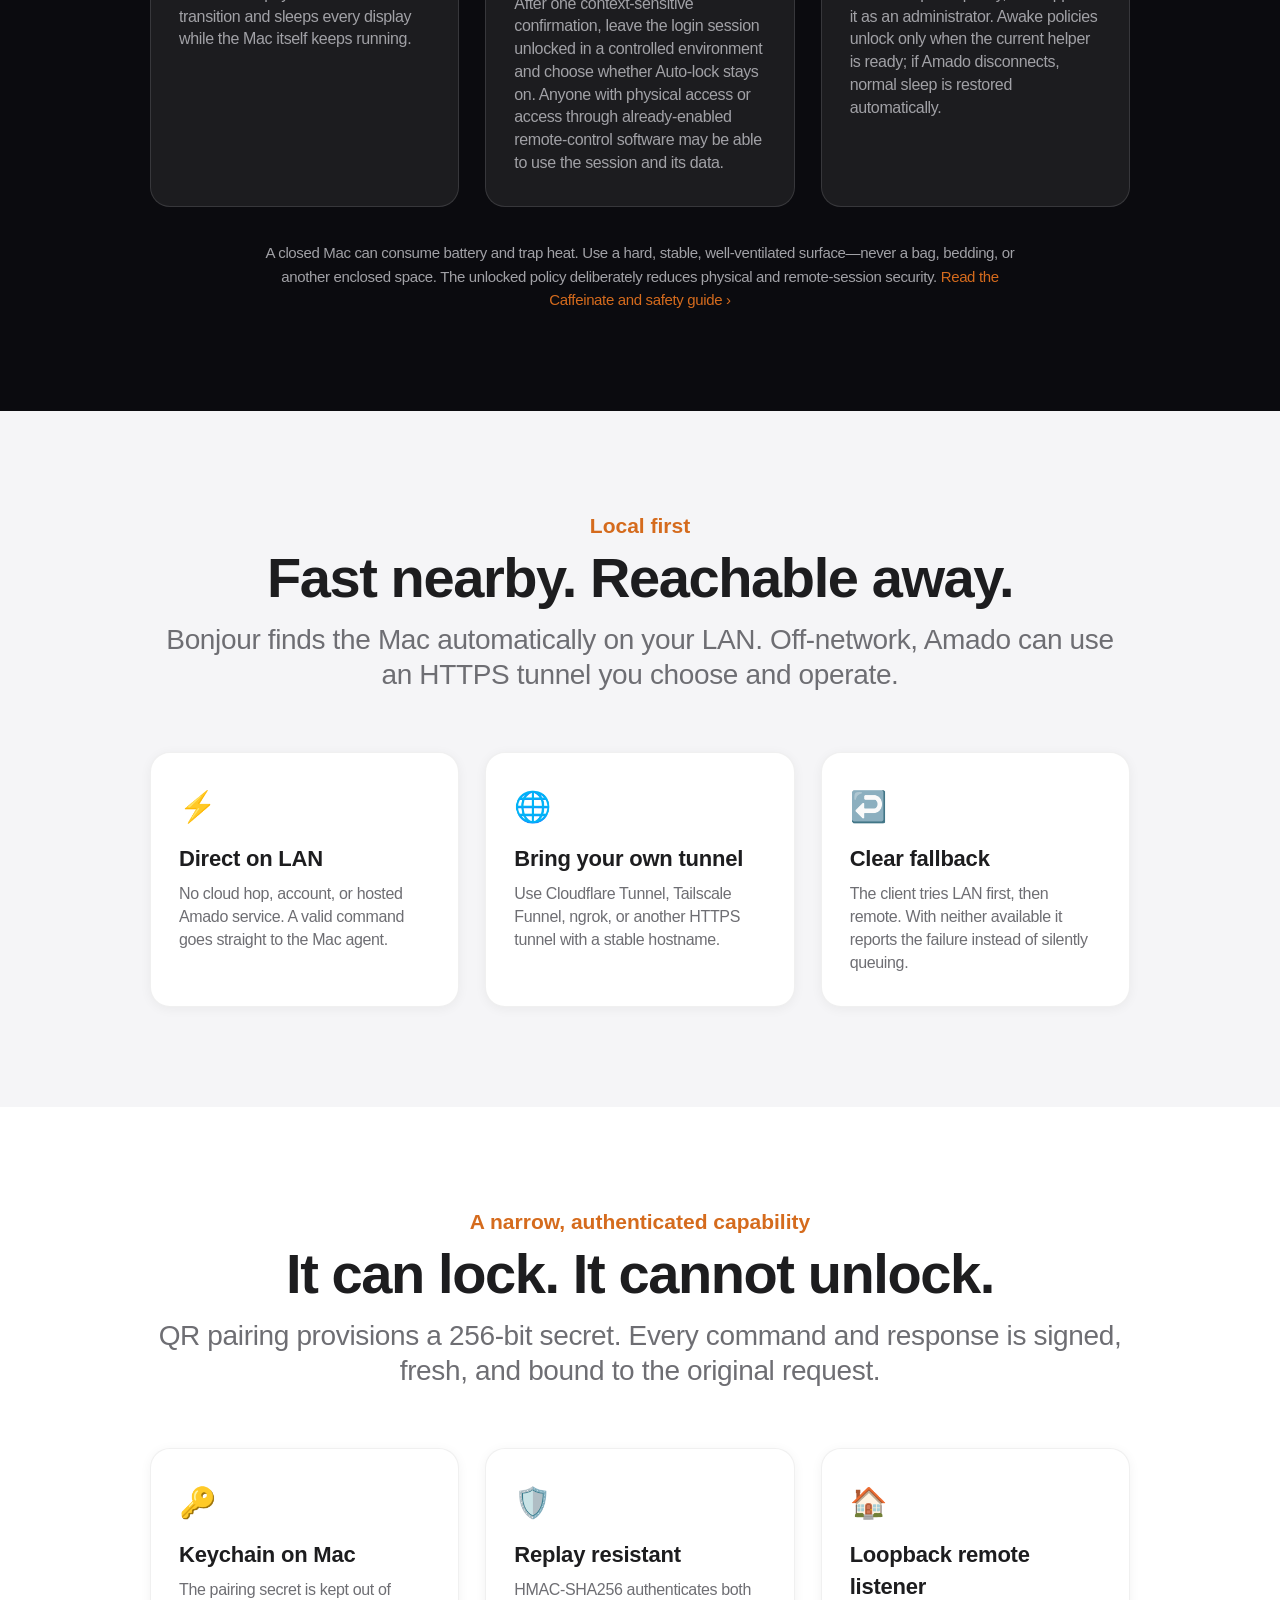
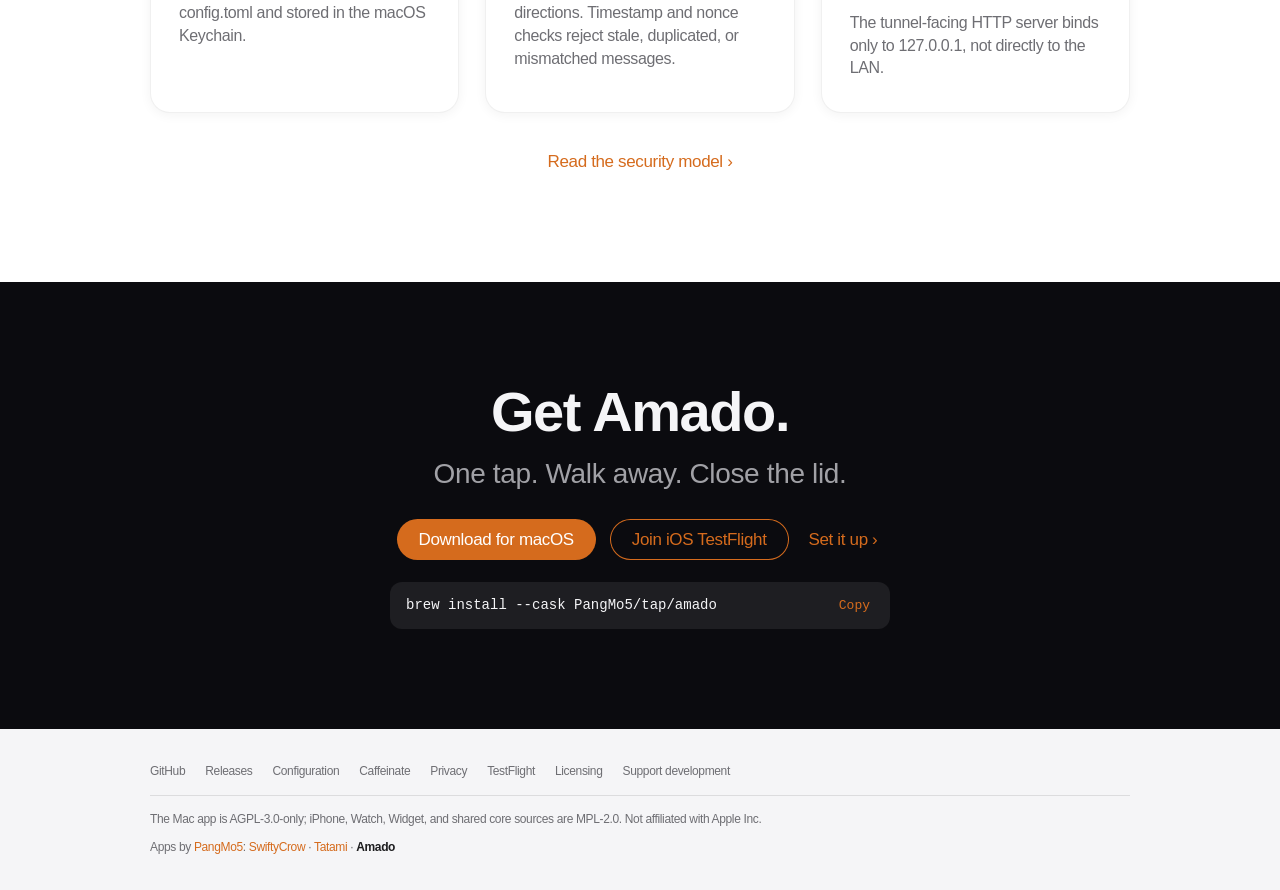
==== commit abbf75c7: "Add an optional development support link" ====
--- a/web/index.html
+++ b/web/index.html
@@ -156,6 +156,7 @@
       <a href="./privacy.html">Privacy</a>
       <a href="https://testflight.apple.com/join/UpZKr4JV">TestFlight</a>
       <a href="https://github.com/PangMo5/Amado/blob/main/NOTICE.md">Licensing</a>
+      <a href="https://buymeacoffee.com/pangmo5">Support development</a>
     </div>
     <p>The Mac app is AGPL-3.0-only; iPhone, Watch, Widget, and shared core sources are MPL-2.0. Not affiliated with Apple Inc.</p>
     <p class="footer-apps">Apps by <a href="https://pangmo5.dev/">PangMo5</a>: <a href="https://swiftycrow.pangmo5.dev/">SwiftyCrow</a> · <a href="https://tatami.pangmo5.dev/">Tatami</a> · <span class="cur" aria-current="page">Amado</span></p>
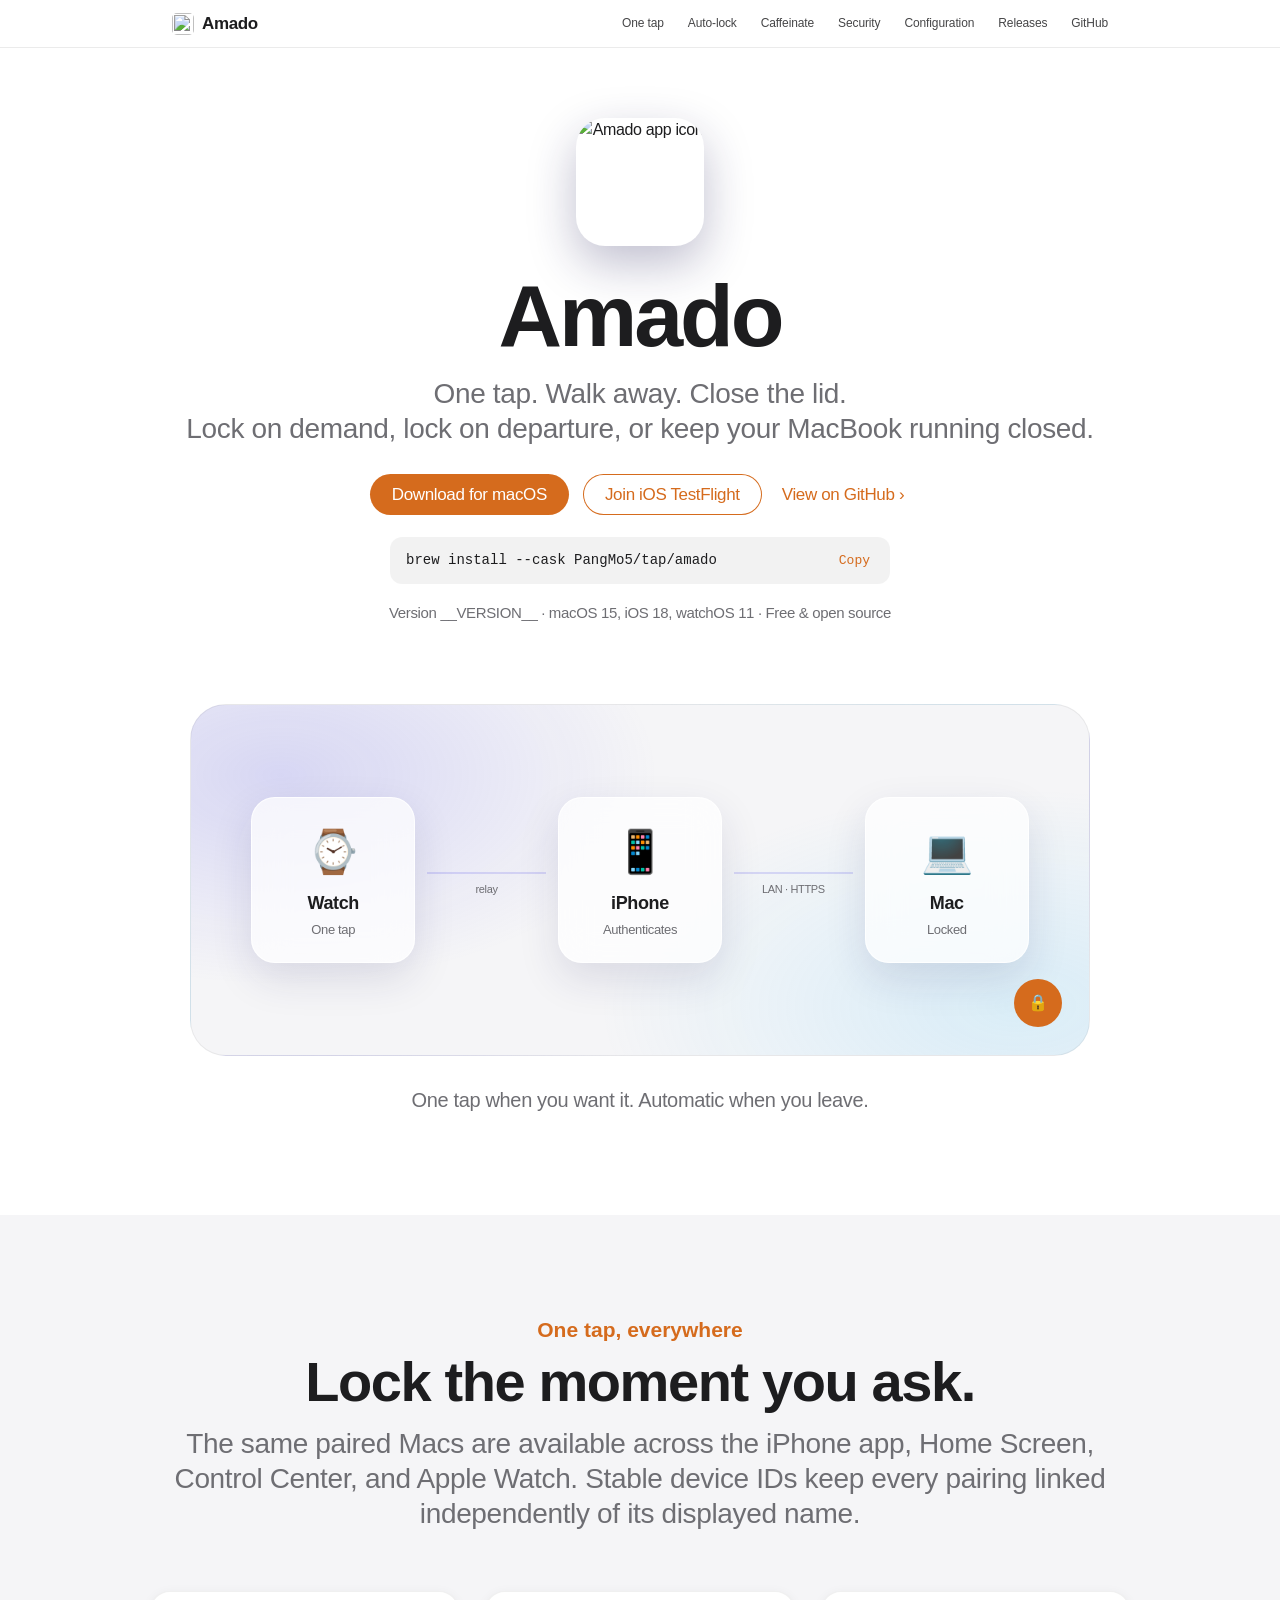
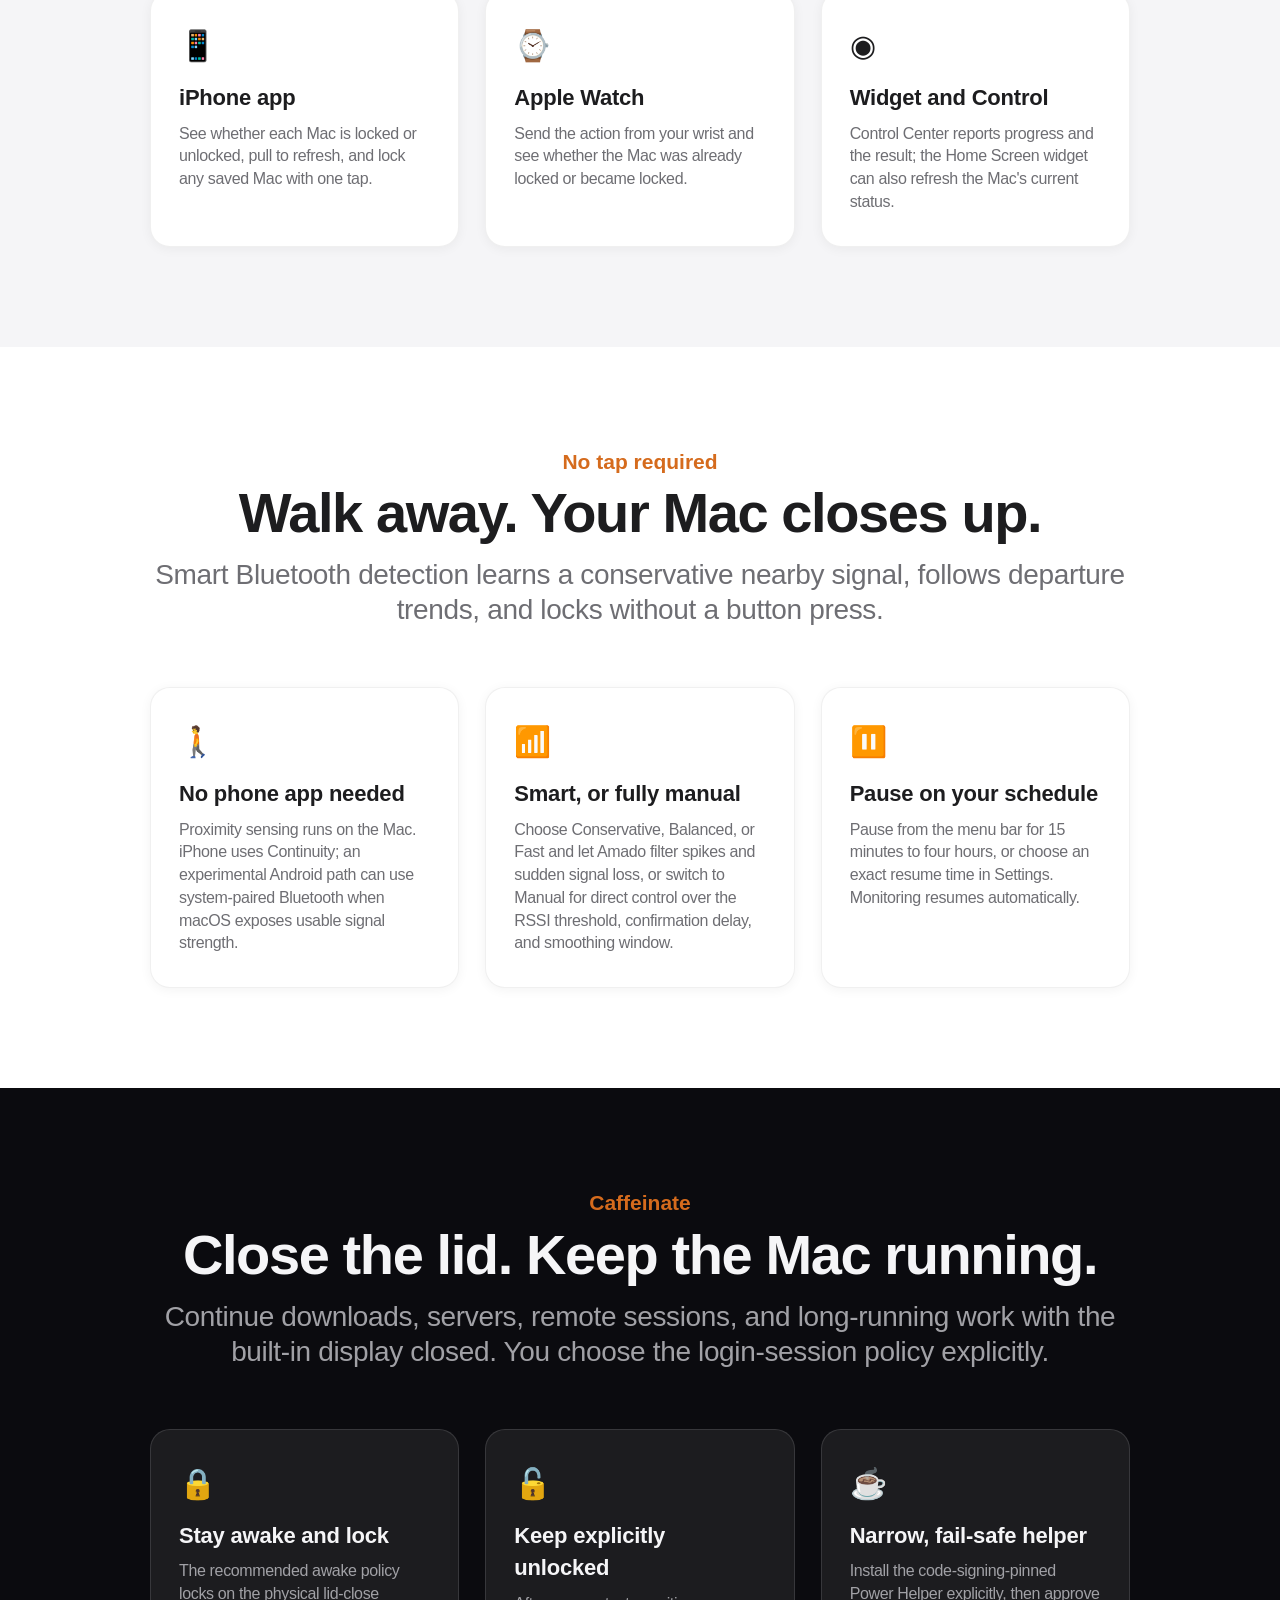
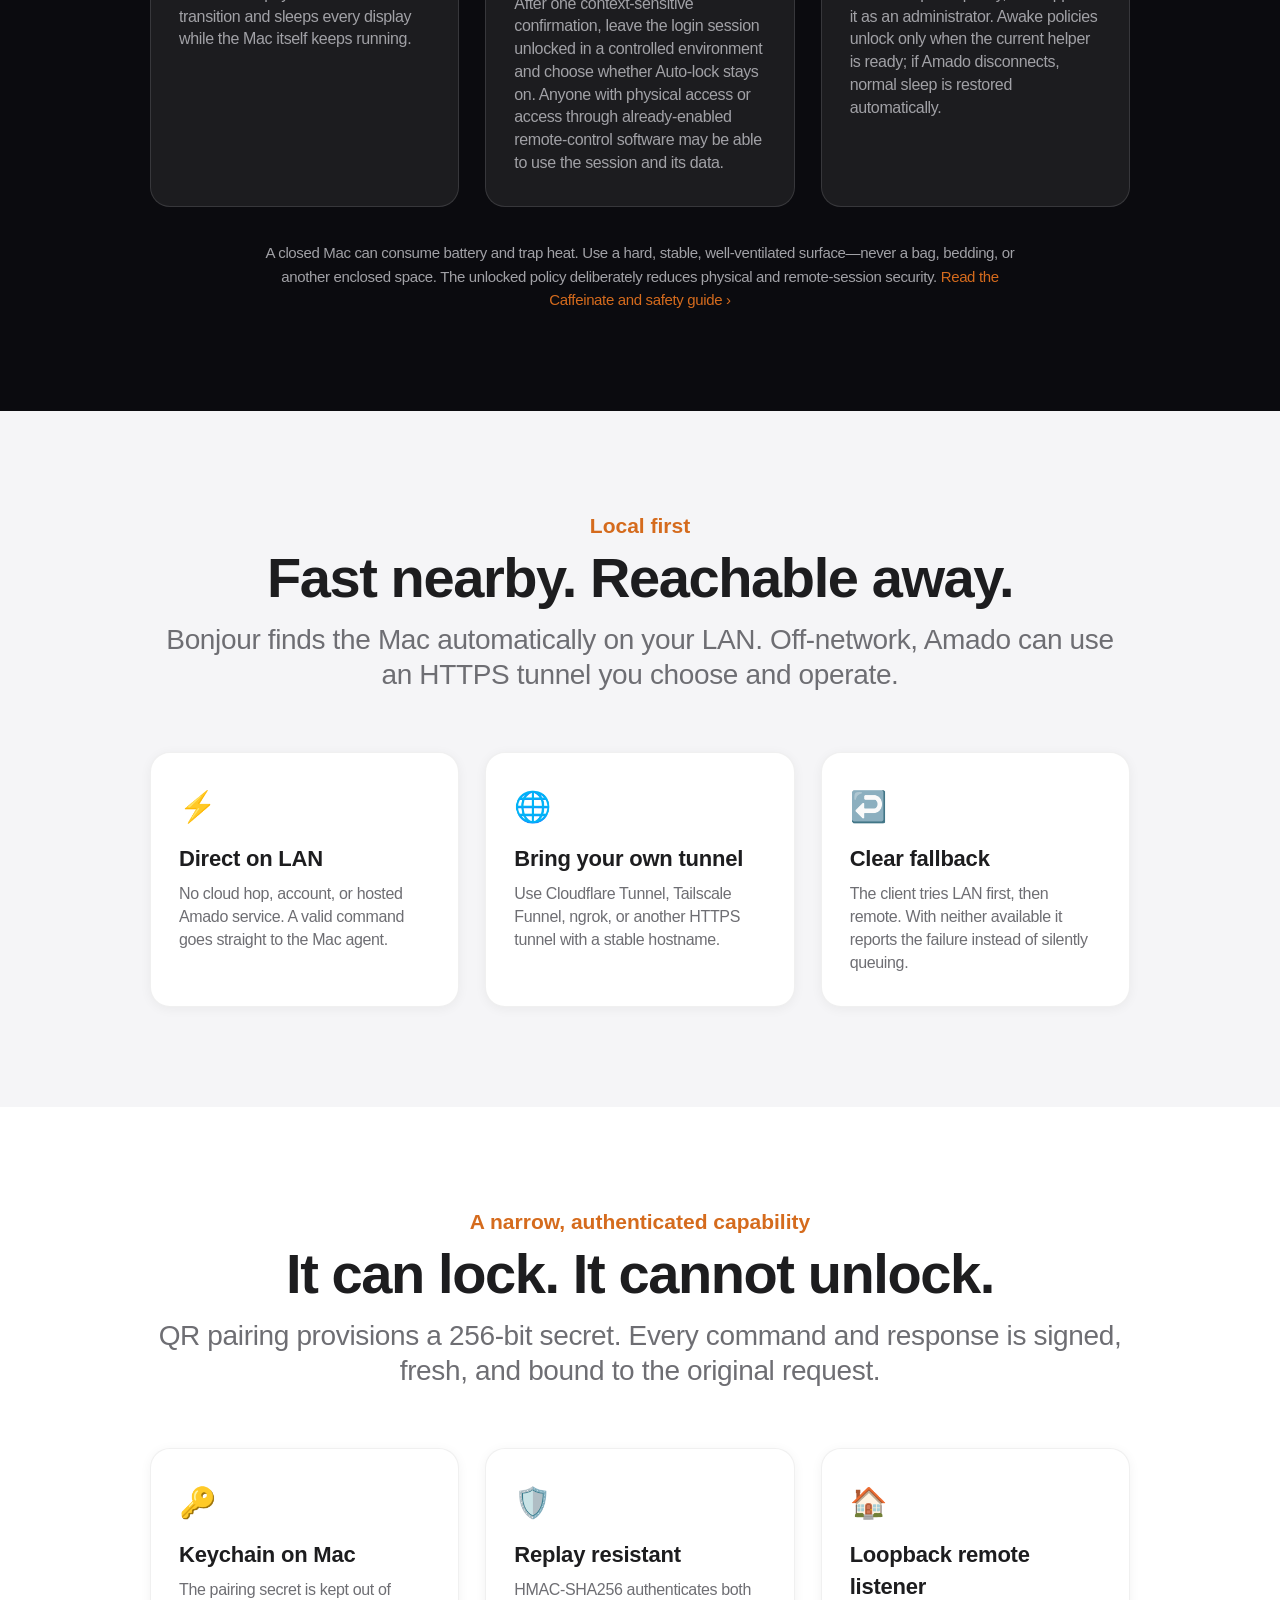
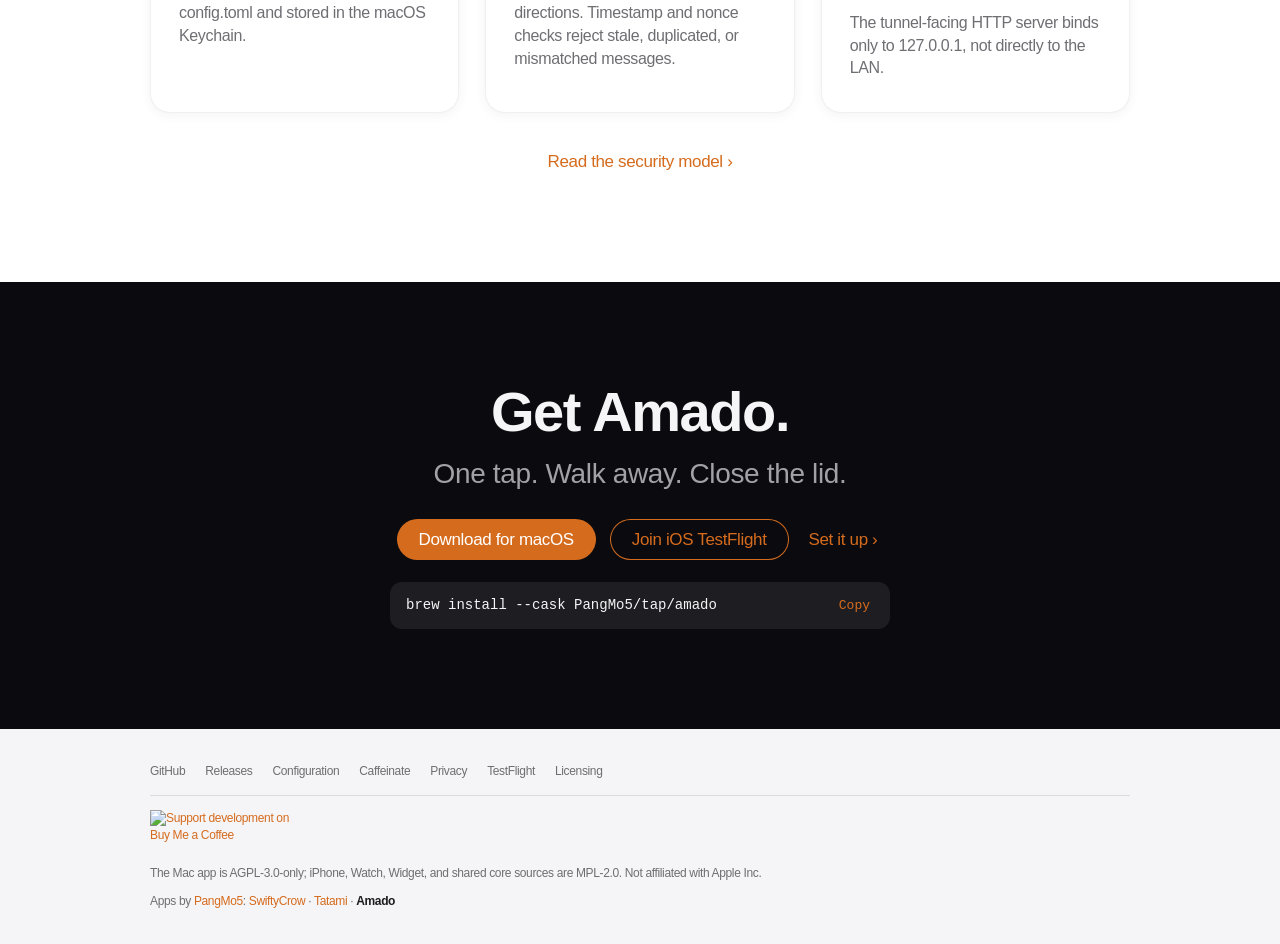
==== commit a37effbf: "Use the official Buy Me a Coffee badge" ====
--- a/web/index.html
+++ b/web/index.html
@@ -156,8 +156,8 @@
       <a href="./privacy.html">Privacy</a>
       <a href="https://testflight.apple.com/join/UpZKr4JV">TestFlight</a>
       <a href="https://github.com/PangMo5/Amado/blob/main/NOTICE.md">Licensing</a>
-      <a href="https://buymeacoffee.com/pangmo5">Support development</a>
     </div>
+    <a class="funding-badge" href="https://buymeacoffee.com/pangmo5"><img src="https://pangmo5.dev/buy-me-a-coffee.png" alt="Support development on Buy Me a Coffee" width="144" height="40" loading="lazy" decoding="async"></a>
     <p>The Mac app is AGPL-3.0-only; iPhone, Watch, Widget, and shared core sources are MPL-2.0. Not affiliated with Apple Inc.</p>
     <p class="footer-apps">Apps by <a href="https://pangmo5.dev/">PangMo5</a>: <a href="https://swiftycrow.pangmo5.dev/">SwiftyCrow</a> · <a href="https://tatami.pangmo5.dev/">Tatami</a> · <span class="cur" aria-current="page">Amado</span></p>
   </div>
--- a/web/style.css
+++ b/web/style.css
@@ -154,6 +154,8 @@
 .footer-inner { max-width: var(--content); margin: 0 auto; }
 .footer-links { margin-bottom: 14px; padding-bottom: 14px; display: flex; gap: 20px; flex-wrap: wrap; border-bottom: 1px solid var(--hairline); }
 .footer-links a { color: var(--text-secondary); }
+.funding-badge { display: inline-block; margin-bottom: 14px; }
+.funding-badge img { display: block; }
 footer p { line-height: 1.5; }
 .footer-apps { margin-top: 10px; }
 .footer-apps .cur { color: var(--text); font-weight: 600; }
